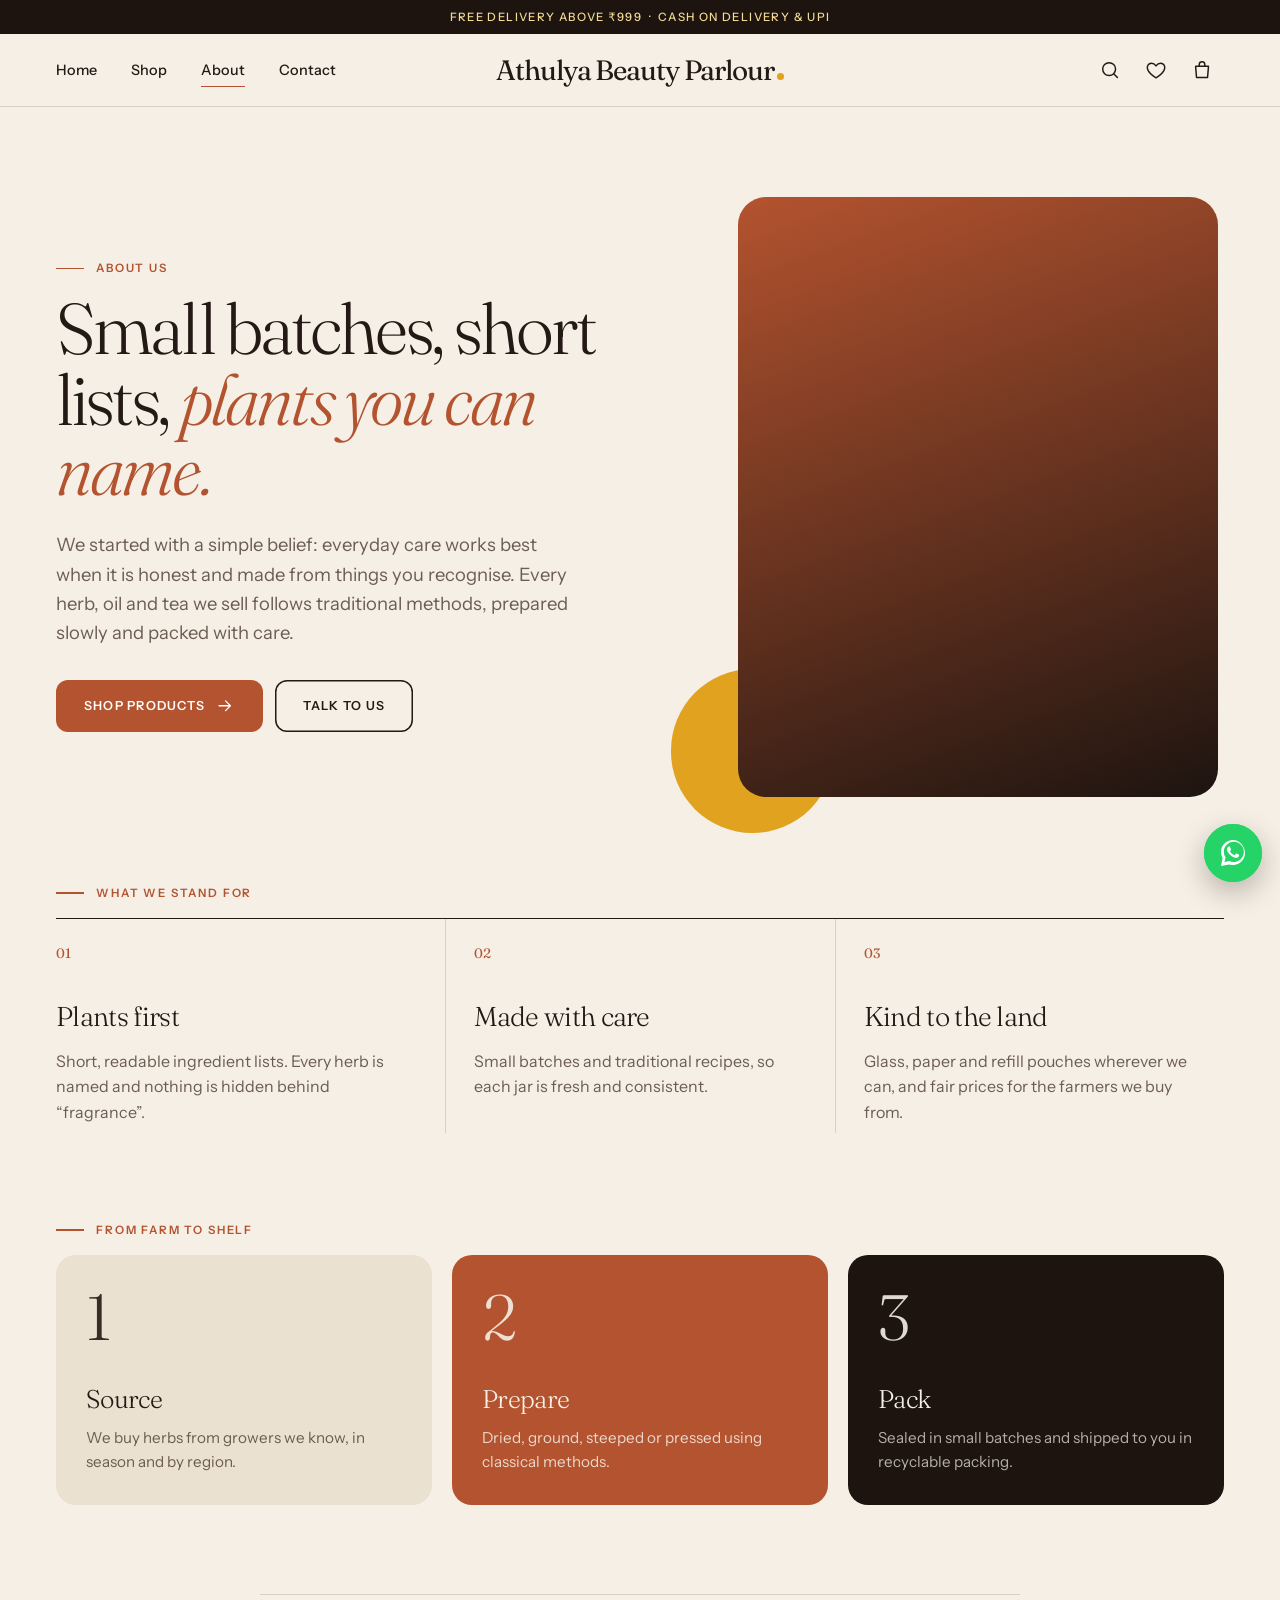
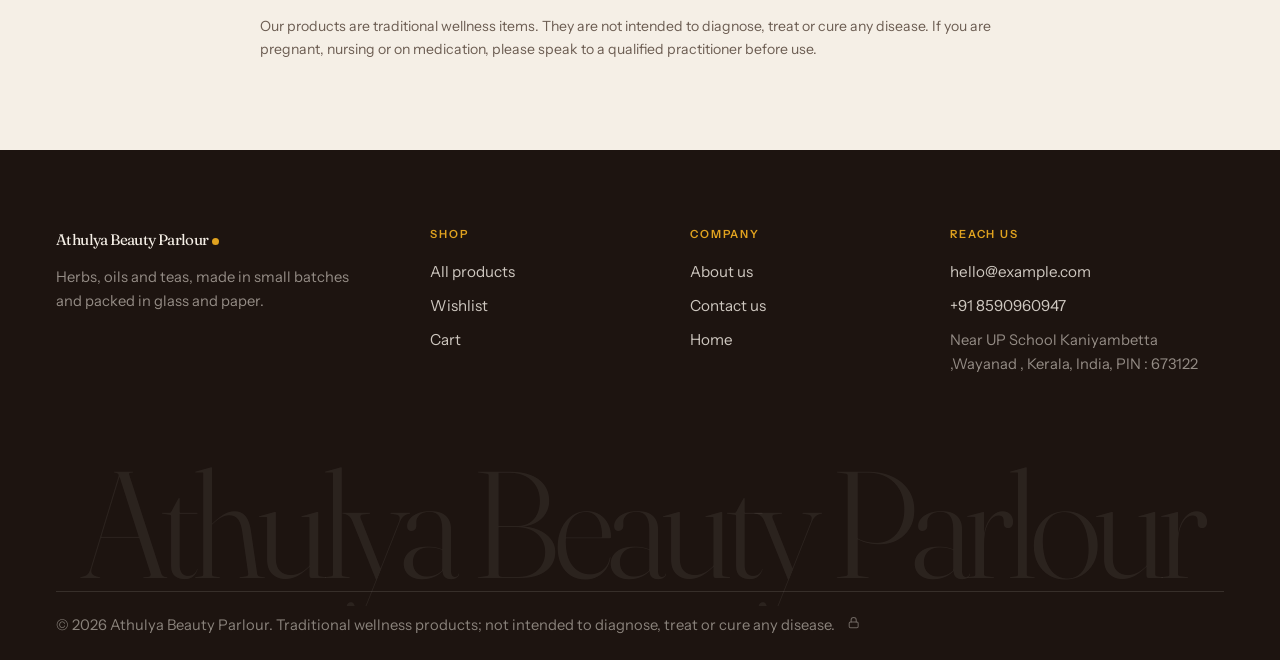
==== about.html @ aff62625 "Add files via upload" ====
<!DOCTYPE html>
<html lang="en"><head><meta charset="utf-8"><meta name="viewport" content="width=device-width,initial-scale=1,viewport-fit=cover">
<title>About | Marsuki</title>
<meta name="description" content="Small batches, short ingredient lists, plants you can name."><meta name="theme-color" content="#F5EFE6">
<link rel="preconnect" href="https://fonts.googleapis.com"><link rel="preconnect" href="https://fonts.gstatic.com" crossorigin>
<link href="https://fonts.googleapis.com/css2?family=Fraunces:ital,opsz,wght@0,9..144,300..500;1,9..144,300..500&family=Instrument+Sans:wght@400;500;600&display=swap" rel="stylesheet">
<link rel="stylesheet" href="style.css">
<script src="common.js" defer></script></head>
<body data-page="about">
<main>
<section class="wrap sec split"><div><p class="eyebrow">About us</p><h1>Small batches, short lists, <em>plants you can name.</em></h1>
<p class="lead">We started with a simple belief: everyday care works best when it is honest and made from things you recognise. Every herb, oil and tea we sell follows traditional methods, prepared slowly and packed with care.</p>
<div class="ctas"><a class="btn clay" href="index.html#shop">Shop products<i data-ic="arrow-right"></i></a><a class="btn ghost" href="contact.html">Talk to us</a></div></div>
<div class="photo" id="aboutImg" role="img" aria-label="Herbs and a mortar on a wooden table"></div></section>

<section class="wrap"><p class="eyebrow">What we stand for</p><div class="vals">
<div><h3>Plants first</h3><p>Short, readable ingredient lists. Every herb is named and nothing is hidden behind “fragrance”.</p></div>
<div><h3>Made with care</h3><p>Small batches and traditional recipes, so each jar is fresh and consistent.</p></div>
<div><h3>Kind to the land</h3><p>Glass, paper and refill pouches wherever we can, and fair prices for the farmers we buy from.</p></div></div></section>

<section class="wrap sec"><p class="eyebrow">From farm to shelf</p><div class="steps">
<div><h3>Source</h3><p>We buy herbs from growers we know, in season and by region.</p></div>
<div><h3>Prepare</h3><p>Dried, ground, steeped or pressed using classical methods.</p></div>
<div><h3>Pack</h3><p>Sealed in small batches and shipped to you in recyclable packing.</p></div></div></section>

<section class="wrap narrow"><p class="fine">Our products are traditional wellness items. They are not intended to diagnose, treat or cure any disease. If you are pregnant, nursing or on medication, please speak to a qualified practitioner before use.</p></section>
</main>
<script>addEventListener('DOMContentLoaded',()=>document.getElementById('aboutImg').style.setProperty('--img','url('+HERO2+')'))</script>
</body></html>
---- style.css ----
/* ============ Marsuki — clay & turmeric ============ */
:root{
  --bone:#F5EFE6;--oat:#EBE1D1;--sand:#DCCDB6;
  --ink:#241914;--kohl:#1D1410;
  --clay:#B4532F;--clay-d:#923E1F;
  --tur:#E0A21F;--tur-l:#F4DB93;
  --madder:#8E2F2F;--mute:#6C5D52;--line:rgba(36,25,20,.14);
  --df:'Fraunces',Georgia,serif;--bf:'Instrument Sans',system-ui,sans-serif;
  --r:20px;--pad:clamp(18px,4.5vw,56px);--hh:72px;
  --ease:cubic-bezier(.2,.8,.2,1)}
*{box-sizing:border-box;margin:0}
html{scroll-behavior:smooth;scroll-padding-top:96px}html.lock,html.lock body{overflow:hidden}
body{font:400 1rem/1.6 var(--bf);background:var(--bone);color:var(--ink);overflow-x:hidden;min-height:100vh;display:flex;flex-direction:column;-webkit-font-smoothing:antialiased}
main{flex:1}
h1,h2,h3,h4{font-family:var(--df);font-weight:300;letter-spacing:-.025em}
h1{font-size:clamp(2.8rem,7vw,5.8rem);line-height:.98;letter-spacing:-.04em}
h1 em,h2 em{font-style:italic;color:var(--clay);font-weight:300}
h2{font-size:clamp(2rem,4.4vw,3.4rem);line-height:1.02;max-width:18ch}
p{color:var(--mute)}a{color:inherit}
.sr{position:absolute;width:1px;height:1px;overflow:hidden;clip:rect(0 0 0 0)}
.wrap{width:min(1280px,100% - 2*var(--pad));margin-inline:auto}
.sec{padding-block:clamp(44px,7vw,104px)}.narrow{max-width:760px}
:focus-visible{outline:3px solid var(--tur);outline-offset:2px}[hidden]{display:none!important}
.i{width:1.2em;height:1.2em;flex:none;fill:none;stroke:currentColor;stroke-width:1.6;stroke-linecap:round;stroke-linejoin:round}
.eyebrow{display:flex;align-items:center;gap:12px;font:600 .72rem var(--bf);letter-spacing:.16em;text-transform:uppercase;color:var(--clay);margin-bottom:18px}
.eyebrow::before{content:"";width:28px;height:1.5px;background:currentColor}

/* ---- Top bar, header, navigation ---- */
.topbar{background:var(--kohl);color:var(--tur-l);text-align:center;font:500 .72rem var(--bf);letter-spacing:.12em;text-transform:uppercase;padding:10px var(--pad)}
.hdr{position:sticky;top:0;z-index:30;background:rgba(245,239,230,.88);backdrop-filter:saturate(1.4) blur(16px);-webkit-backdrop-filter:saturate(1.4) blur(16px);border-bottom:1px solid var(--line)}
.hdr-in{display:grid;grid-template-columns:1fr auto 1fr;align-items:center;min-height:var(--hh)}
.hl{display:flex;align-items:center}
.dnav{display:flex;gap:34px}
.dnav a{font:500 .9rem var(--bf);text-decoration:none;padding:8px 0;background:linear-gradient(var(--clay),var(--clay)) 0 100%/0 1.5px no-repeat;transition:background-size .3s var(--ease)}
.dnav a:hover,.dnav a[aria-current=page]{background-size:100% 1.5px}
.logo{display:inline-flex;align-items:baseline;font:400 1.75rem var(--df);letter-spacing:-.04em;text-decoration:none;color:var(--ink)}
.logo::after{content:"";width:7px;height:7px;border-radius:50%;background:var(--tur);margin-left:3px;flex:none}
.acts{justify-self:end;display:flex;gap:2px}
.ib{position:relative;width:44px;height:44px;border:0;border-radius:50%;background:none;cursor:pointer;display:grid;place-items:center;color:var(--ink);font-size:1.15rem;text-decoration:none;transition:background .2s}
.ib:hover,.ib[aria-expanded=true]{background:var(--oat)}
.ib b{position:absolute;top:3px;right:1px;min-width:18px;height:18px;border-radius:9px;background:var(--clay);color:#fff;font:600 .68rem/18px var(--bf);text-align:center;padding:0 4px}
.ib b:empty,.ib b[data-n="0"]{display:none}
.menu-btn{display:none;margin-left:-10px}
.sbar{border-top:1px solid var(--line);background:var(--bone);padding:14px 0}
.sbar form{display:flex;gap:14px;align-items:center}
.sbar input{flex:1;min-height:52px;border:0;border-bottom:1.5px solid var(--ink);background:none;font:300 1.5rem var(--df);letter-spacing:-.02em;color:var(--ink);padding:0 2px}
.sbar input::placeholder{color:var(--mute);opacity:.7}.sbar input:focus{outline:0;border-color:var(--clay)}
.scrim{position:fixed;inset:0;background:rgba(29,20,16,.5);z-index:90}
.mnav{position:fixed;inset:0;background:var(--kohl);color:var(--bone);z-index:100;display:flex;flex-direction:column;opacity:0;visibility:hidden;transform:translateY(-12px);transition:opacity .3s,transform .4s var(--ease),visibility 0s .4s;overflow-y:auto;overscroll-behavior:contain}
.mnav.open{opacity:1;visibility:visible;transform:none;transition:opacity .3s,transform .4s var(--ease)}
.mnav-h{display:flex;align-items:center;justify-content:space-between;padding:0 12px 0 var(--pad);min-height:var(--hh)}
.mnav .logo{color:var(--bone)}.mnav .ib{color:var(--bone)}.mnav .ib:hover{background:rgba(255,255,255,.1)}
.mnav a.ml{display:flex;align-items:baseline;gap:16px;padding:18px var(--pad);text-decoration:none;font:300 clamp(2.2rem,9vw,3rem) var(--df);letter-spacing:-.03em;border-top:1px solid rgba(245,239,230,.12)}
.mnav a.ml small{font:600 .7rem var(--bf);letter-spacing:.14em;color:var(--tur);min-width:22px}
.mnav a.ml .i{margin-left:auto;align-self:center;font-size:1.3rem;color:var(--tur)}
.mnav a.ml[aria-current=page]{color:var(--tur-l)}
.mnav-f{margin-top:auto;padding:28px var(--pad);font-size:.9rem;color:rgba(245,239,230,.6);border-top:1px solid rgba(245,239,230,.12)}.mnav-f p{color:inherit}

/* ---- Buttons ---- */
.btn{display:inline-flex;align-items:center;justify-content:center;gap:10px;min-height:52px;padding:0 28px;border-radius:12px;background:var(--ink);color:var(--bone);font:600 .78rem var(--bf);letter-spacing:.1em;text-transform:uppercase;text-decoration:none;border:0;cursor:pointer;transition:background .2s,color .2s,transform .15s}
.btn:hover{background:var(--clay)}.btn:active{transform:scale(.98)}.btn:disabled{opacity:.5;cursor:not-allowed}
.btn .i{font-size:1.3em}
.btn.ghost{background:transparent;color:var(--ink);box-shadow:inset 0 0 0 1.5px var(--ink)}.btn.ghost:hover{background:var(--ink);color:var(--bone)}
.btn.clay{background:var(--clay);color:#fff}.btn.clay:hover{background:var(--clay-d)}
.btn.tur{background:var(--tur);color:var(--kohl)}.btn.tur:hover{background:var(--tur-l)}
.btn.block{width:100%}.btn.sm{min-height:42px;padding:0 18px}

/* ---- Hero ---- */
.hero{display:grid;grid-template-columns:1.15fr .85fr;gap:clamp(32px,6vw,88px);align-items:center;padding-block:clamp(36px,6vw,88px) clamp(44px,6vw,88px)}
.hero h1{max-width:11ch}
.lead{font-size:1.15rem;max-width:44ch;margin:26px 0 32px}
.ctas{display:flex;flex-wrap:wrap;gap:12px}
.hfacts{display:flex;flex-wrap:wrap;gap:12px 32px;margin-top:36px;padding-top:24px;border-top:1px solid var(--line);font-size:.9rem;color:var(--mute)}
.hfacts span{display:inline-flex;gap:10px;align-items:center}.hfacts .i{color:var(--clay)}
.hvis{position:relative;aspect-ratio:4/5;width:100%;max-width:520px;margin-inline:auto}
.hvis::before{content:"";position:absolute;right:-8%;top:-5%;width:52%;aspect-ratio:1;border-radius:50%;background:var(--tur)}
.hbig{position:absolute;inset:0 0 0 14%;border-radius:28px;background-size:cover;background-position:center;background-image:var(--img),linear-gradient(160deg,var(--clay),var(--kohl))}
.hdisc{position:absolute;left:0;bottom:9%;width:40%;aspect-ratio:1;border-radius:50%;border:8px solid var(--bone);background-size:cover;background-position:center;background-image:var(--img),linear-gradient(160deg,var(--tur),var(--clay))}
.hchip{position:absolute;right:-3%;bottom:-3%;background:var(--bone);border-radius:14px;padding:14px 20px;box-shadow:0 18px 40px rgba(29,20,16,.18);font:600 .7rem var(--bf);letter-spacing:.12em;text-transform:uppercase;line-height:1.5}
.hchip b{display:block;font:400 1.15rem var(--df);letter-spacing:-.02em;text-transform:none;color:var(--clay)}

/* ---- Marquee ---- */
.mq{background:var(--clay);color:var(--bone);overflow:hidden;display:flex}
.mq-t{display:flex;flex:none;min-width:100%;animation:mq 42s linear infinite}
.mq span{font:300 italic clamp(1.5rem,3vw,2.4rem) var(--df);letter-spacing:-.02em;padding:20px 0 20px 52px;white-space:nowrap}
.mq span::after{content:"✦";font-style:normal;font-size:.5em;color:var(--tur-l);margin-left:52px;vertical-align:.35em}
@keyframes mq{to{transform:translateX(-100%)}}
.mq:hover .mq-t{animation-play-state:paused}

/* ---- Principles ---- */
.pr4{display:grid;grid-template-columns:repeat(4,1fr);border-top:1.5px solid var(--ink);counter-reset:p}
.pr4>div{padding:26px 28px 8px 0;counter-increment:p}
.pr4>div+div{padding-left:28px;border-left:1px solid var(--line)}
.pr4>div::before{content:"0" counter(p);font:400 .85rem var(--df);color:var(--clay);display:block;margin-bottom:34px}
.pr4 h3{font-size:1.45rem;line-height:1.15;margin-bottom:8px}.pr4 p{font-size:.95rem}

/* ---- Section head ---- */
.sechead{display:flex;justify-content:space-between;align-items:end;gap:20px;flex-wrap:wrap;margin-bottom:34px}
.sechead h2{margin:0}
.railnav{display:flex;gap:8px}.railnav .ib{width:48px;height:48px;box-shadow:inset 0 0 0 1.5px var(--ink)}.railnav .ib:hover{background:var(--ink);color:var(--bone)}

/* ---- Products ---- */
.filters{display:flex;gap:30px;overflow-x:auto;border-bottom:1px solid var(--line);scrollbar-width:none}.filters::-webkit-scrollbar{display:none}
.note{font:500 .85rem var(--bf);color:var(--mute);letter-spacing:.02em}
.products{display:grid;grid-template-columns:repeat(4,1fr);gap:44px 22px;margin-top:30px}
.rail{display:flex;gap:22px;overflow-x:auto;scroll-snap-type:x mandatory;padding-bottom:10px;scrollbar-width:none}.rail::-webkit-scrollbar{display:none}
.rail>*{flex:0 0 clamp(240px,24vw,310px);scroll-snap-align:start}
.chip{flex:none;min-height:44px;padding:0 18px;border-radius:10px;border:1px solid var(--line);background:transparent;font:500 .9rem var(--bf);color:var(--ink);cursor:pointer;transition:background .2s,color .2s}
.chip:hover{border-color:var(--ink)}.chip[aria-pressed=true]{background:var(--ink);color:var(--bone);border-color:var(--ink)}
.filters .chip{min-height:48px;padding:0;border:0;border-bottom:2px solid transparent;border-radius:0;margin-bottom:-1px;color:var(--mute);background:none}
.filters .chip:hover{color:var(--ink)}.filters .chip[aria-pressed=true]{color:var(--ink);border-color:var(--clay);background:none}
.filters .chip sup{font-size:.62rem;margin-left:4px;color:var(--clay);font-weight:600}
.card{display:flex;flex-direction:column}
.pimgw{position:relative}
.pimg{position:relative;aspect-ratio:4/5;border-radius:var(--r);overflow:hidden;background:var(--oat);cursor:pointer}
.pimg::before{content:"";position:absolute;inset:32%;border-radius:50%;background:var(--sand);opacity:.7}
.pimg img{position:absolute;inset:0;width:100%;height:100%;object-fit:cover;transition:transform .7s var(--ease)}.card:hover .pimg img{transform:scale(1.045)}.pimg img.bad{display:none}
.tag{position:absolute;left:12px;top:12px;background:var(--bone);color:var(--ink);font:600 .64rem var(--bf);letter-spacing:.12em;text-transform:uppercase;padding:6px 10px;border-radius:8px;pointer-events:none}
.wish{position:absolute;right:10px;top:10px;width:40px;height:40px;background:rgba(245,239,230,.92);backdrop-filter:blur(6px)}
.wish:hover{background:var(--bone)}.wish[aria-pressed=true]{color:var(--clay)}.wish[aria-pressed=true] .i{fill:currentColor}
.cbody{padding:16px 2px 0;display:grid;gap:5px}
.cat-l{font:600 .66rem var(--bf);letter-spacing:.14em;text-transform:uppercase;color:var(--mute)}
.card h3{font:400 1.3rem/1.15 var(--df);letter-spacing:-.02em;cursor:pointer}.card h3:hover{color:var(--clay)}
.prow{display:flex;align-items:center;justify-content:space-between;gap:10px;margin-top:8px}
.price{font:500 1.02rem var(--bf);display:flex;align-items:baseline;flex-wrap:wrap;gap:2px 8px}
.price s{font-weight:400;font-size:.85rem;color:var(--mute)}.price small{font:600 .72rem var(--bf);color:var(--madder);letter-spacing:.04em}
.addb{flex:none;width:46px;height:46px;border-radius:50%;background:var(--ink);color:var(--bone);border:0;display:grid;place-items:center;cursor:pointer;font-size:1.1rem;transition:background .2s,transform .2s var(--ease)}
.addb:hover{background:var(--clay);transform:rotate(90deg)}
.empty{grid-column:1/-1;text-align:center;padding:56px 20px;border:1px dashed var(--sand);border-radius:var(--r)}
.empty h3{font-size:1.7rem;margin-bottom:6px}.empty p{margin-bottom:20px}
.skel{height:420px;border-radius:var(--r);background:linear-gradient(100deg,var(--oat) 30%,var(--bone) 50%,var(--oat) 70%) 0 0/300% 100%;animation:sk 1.4s linear infinite}@keyframes sk{to{background-position:-300% 0}}
.rail .skel{flex:0 0 clamp(240px,24vw,310px)}

/* ---- Starter set panel ---- */
.duo{position:relative;overflow:hidden;background:var(--kohl);color:var(--bone);border-radius:32px;padding:clamp(32px,6vw,80px);display:grid;grid-template-columns:1.1fr .9fr;gap:clamp(28px,5vw,72px);align-items:center}
.duo::before{content:"";position:absolute;right:-110px;top:-150px;width:400px;aspect-ratio:1;border-radius:50%;background:var(--tur);opacity:.95}
.duo>*{position:relative}
.duo .eyebrow{color:var(--tur)}.duo h2{color:var(--bone);max-width:12ch}.duo h2 em{color:var(--tur)}.duo p{color:rgba(245,239,230,.7);margin:20px 0 30px;max-width:40ch}
.duo ol{list-style:none;counter-reset:d;background:rgba(29,20,16,.55);border-radius:20px;padding:8px 26px;backdrop-filter:blur(6px)}
.duo li{counter-increment:d;display:flex;align-items:baseline;gap:18px;padding:22px 0;border-bottom:1px solid rgba(245,239,230,.14)}.duo li:last-child{border:0}
.duo li::before{content:"0" counter(d);font:600 .72rem var(--bf);letter-spacing:.12em;color:var(--tur)}
.duo li b{font:300 1.6rem var(--df);letter-spacing:-.02em}.duo li small{margin-left:auto;font:600 .66rem var(--bf);letter-spacing:.14em;text-transform:uppercase;color:rgba(245,239,230,.55)}

/* ---- Cart / checkout / wishlist ---- */
.ptitle{padding-block:clamp(36px,6vw,80px) 0}
.ptitle h1{font-size:clamp(2.6rem,6vw,4.8rem);max-width:none}.ptitle p{margin-top:14px;font-size:1.05rem}
.cartgrid{display:grid;grid-template-columns:1fr 400px;gap:clamp(28px,5vw,72px);align-items:start}
.lines{border-top:1.5px solid var(--ink)}
.line{display:grid;grid-template-columns:104px 1fr auto;gap:20px;align-items:center;padding:22px 0;border-bottom:1px solid var(--line)}
.line .pimg{aspect-ratio:1;border-radius:14px}
.line h3{font:400 1.3rem/1.2 var(--df);letter-spacing:-.02em}.line .sub{font:400 1.25rem var(--df);text-align:right;letter-spacing:-.01em}
.qty{display:inline-flex;align-items:center;margin-top:10px;border:1px solid var(--line);border-radius:10px}
.qty button{width:40px;height:40px;border:0;background:none;cursor:pointer;font-size:1.1rem;color:var(--ink);border-radius:10px}.qty button:hover{background:var(--oat)}
.qty span{min-width:30px;text-align:center;font-weight:600}
.rm{background:none;border:0;color:var(--mute);cursor:pointer;font:500 .82rem var(--bf);margin-left:14px;padding:8px;text-decoration:underline;text-underline-offset:3px}.rm:hover{color:var(--madder)}
.sum{background:var(--oat);border-radius:24px;padding:30px;position:sticky;top:calc(var(--hh) + 24px)}
.sum h2{font-size:1.9rem;margin-bottom:18px}
.sum .r{display:flex;justify-content:space-between;gap:14px;padding:8px 0;color:var(--mute)}
.sum .r.t{border-top:1px solid var(--line);margin-top:10px;padding-top:18px;font:400 1.7rem var(--df);letter-spacing:-.02em;color:var(--ink)}
.sum .tip{font-size:.85rem;background:var(--tur-l);color:#5b4410;border-radius:10px;padding:10px 14px;margin:10px 0 16px}

/* ---- About / contact ---- */
.split{display:grid;grid-template-columns:1.1fr .9fr;gap:clamp(32px,6vw,88px);align-items:center}
.split h1{font-size:clamp(2.6rem,5.6vw,4.8rem);max-width:13ch}
.photo{position:relative;aspect-ratio:4/5;max-width:480px;width:100%;margin-inline:auto;border-radius:28px;background-size:cover;background-position:center;background-image:var(--img),linear-gradient(160deg,var(--clay),var(--kohl))}
.photo::after{content:"";position:absolute;left:-14%;bottom:-6%;width:34%;aspect-ratio:1;border-radius:50%;background:var(--tur);z-index:-1}
.vals{display:grid;grid-template-columns:repeat(3,1fr);border-top:1.5px solid var(--ink);counter-reset:v}
.vals>div{padding:26px 28px 8px 0;counter-increment:v}.vals>div+div{padding-left:28px;border-left:1px solid var(--line)}
.vals>div::before{content:"0" counter(v);font:400 .85rem var(--df);color:var(--clay);display:block;margin-bottom:34px}
.vals h3{font-size:1.7rem;margin-bottom:10px}
.steps{display:grid;grid-template-columns:repeat(3,1fr);gap:20px;counter-reset:s}
.steps>div{background:var(--oat);border-radius:var(--r);padding:30px;counter-increment:s;min-height:240px;display:flex;flex-direction:column}
.steps>div:nth-child(2){background:var(--clay);color:var(--bone)}.steps>div:nth-child(2) p{color:rgba(245,239,230,.85)}
.steps>div:nth-child(3){background:var(--kohl);color:var(--bone)}.steps>div:nth-child(3) p{color:rgba(245,239,230,.7)}
.steps>div::before{content:counter(s);font:300 4rem/1 var(--df);letter-spacing:-.05em;margin-bottom:auto;opacity:.9}
.steps h3{font-size:1.6rem;margin:30px 0 6px}.steps p{font-size:.95rem}
.fine{font-size:.88rem;border-top:1px solid var(--line);padding-top:20px}
.cgrid{display:grid;grid-template-columns:.85fr 1.15fr;gap:clamp(28px,5vw,72px);align-items:start}
.info{background:var(--kohl);color:var(--bone);border-radius:28px;padding:clamp(26px,4vw,44px);position:relative;overflow:hidden}
.info::after{content:"";position:absolute;right:-70px;top:-70px;width:200px;aspect-ratio:1;border-radius:50%;background:var(--tur)}
.info>*{position:relative;z-index:1}
.info h2{font-size:2rem;color:var(--bone)}.info p{color:rgba(245,239,230,.65)}
.info a{display:flex;gap:16px;align-items:center;padding:18px 0;text-decoration:none;border-bottom:1px solid rgba(245,239,230,.14)}.info a:last-of-type{border:0;padding-bottom:0}
.info a .i{width:44px;height:44px;padding:12px;border-radius:50%;background:rgba(245,239,230,.1);color:var(--tur)}
.info a:hover span{color:var(--tur-l)}
.form{display:grid;gap:20px}.form .two{display:grid;grid-template-columns:1fr 1fr;gap:20px}
.form h2{font-size:1.9rem;max-width:none}
.form label{font:600 .72rem var(--bf);letter-spacing:.12em;text-transform:uppercase;color:var(--mute);display:grid;gap:8px}
.form input,.form textarea{border:0;border-bottom:1.5px solid var(--sand);border-radius:0;padding:10px 0;font:400 1.05rem var(--bf);letter-spacing:0;text-transform:none;color:var(--ink);background:none;min-height:50px;transition:border-color .2s}
.form textarea{min-height:130px;resize:vertical}
.form input:focus,.form textarea:focus{outline:0;border-color:var(--clay)}
.fmsg{min-height:1.4em;font-size:.92rem}.fmsg.err{color:var(--madder)}.fmsg.ok{color:var(--clay-d)}
.opts{border:0;display:grid;gap:12px;padding:0}.opts legend{font:600 .72rem var(--bf);letter-spacing:.12em;text-transform:uppercase;color:var(--mute);margin-bottom:10px}
.form .opt{display:flex;flex-direction:row;gap:14px;align-items:flex-start;border:1.5px solid var(--sand);border-radius:14px;padding:16px 18px;cursor:pointer;transition:border-color .2s,background .2s;text-transform:none;letter-spacing:0;font:400 1rem var(--bf);color:var(--ink)}
.form .opt:has(input:checked){border-color:var(--clay);background:rgba(180,83,47,.06)}
.form .opt input{min-height:0;width:18px;height:18px;margin-top:3px;accent-color:var(--clay);border:0;padding:0}
.opt b{display:block;font-weight:600}.opt small{color:var(--mute);font-size:.86rem}
#coSum h2{font-size:1.9rem}code{background:var(--oat);padding:1px 6px;border-radius:6px;font-size:.9em}
.done{background:var(--oat);border-radius:28px;padding:clamp(28px,5vw,56px)}
.done .ck{width:56px;height:56px;border-radius:50%;background:var(--clay);color:#fff;display:grid;place-items:center;font-size:1.6rem;margin-bottom:18px}
.done h2{font-size:2.4rem;margin-bottom:10px}

/* ---- Footer ---- */
.foot{background:var(--kohl);color:rgba(245,239,230,.7);padding-top:clamp(44px,6vw,80px);margin-top:clamp(44px,7vw,104px);overflow:hidden}
.fgrid{display:grid;grid-template-columns:1.5fr 1fr 1fr 1.2fr;gap:32px}
.foot p{color:rgba(245,239,230,.55);font-size:.92rem;max-width:30ch;margin-top:14px}
.foot h4{font:600 .7rem var(--bf);letter-spacing:.16em;text-transform:uppercase;color:var(--tur);margin-bottom:14px}
.foot a{display:block;text-decoration:none;padding:5px 0;color:rgba(245,239,230,.82);font-size:.95rem}.foot a:hover{color:var(--tur-l)}
.foot .logo{color:var(--bone);display:inline-flex;padding:0}
.fbig{font:300 8vw/1 var(--df);letter-spacing:-.05em;color:rgba(245,239,230,.07);white-space:nowrap;margin-top:clamp(36px,6vw,72px);margin-bottom:-.1em;padding-inline:var(--pad);text-align:center;user-select:none}
.fbig span{display:inline-block}

/* ---- Floating WhatsApp button ---- */
.wa-float{position:fixed;right:max(18px,env(safe-area-inset-right));bottom:max(18px,env(safe-area-inset-bottom));z-index:80;width:58px;height:58px;border-radius:50%;background:#25D366;color:#fff;display:grid;place-items:center;box-shadow:0 10px 28px rgba(29,20,16,.28);transition:transform .2s var(--ease),box-shadow .2s}
.wa-float svg{width:32px;height:32px}
.wa-float:hover{transform:scale(1.08);box-shadow:0 14px 34px rgba(29,20,16,.34)}
.wa-float::after{content:"";position:absolute;inset:0;border-radius:50%;border:2px solid #25D366;animation:waPulse 2.4s ease-out infinite}
@keyframes waPulse{from{transform:scale(1);opacity:.7}to{transform:scale(1.55);opacity:0}}
html.lock .wa-float{display:none}
@media(max-width:520px){.wa-float{width:54px;height:54px}}
.copy{padding-block:22px;border-top:1px solid rgba(245,239,230,.12);font-size:.78rem;color:rgba(245,239,230,.5);position:relative}
.copy .adm{display:inline-block;padding:0 0 0 8px;opacity:.45;font-size:.8rem}.copy .adm:hover{opacity:1}

/* ---- Product sheet (quick view) ---- */
.modal{position:fixed;inset:0;z-index:110;display:flex;justify-content:flex-end;background:rgba(29,20,16,.55);backdrop-filter:blur(3px);animation:fade .2s}@keyframes fade{from{opacity:0}}
.mbox{position:relative;background:var(--bone);width:min(560px,100%);height:100%;display:flex;flex-direction:column;overflow-y:auto;overscroll-behavior:contain;animation:slide .4s var(--ease);transition:transform .25s}
@keyframes slide{from{transform:translateX(48px);opacity:0}}@keyframes sheet{from{transform:translateY(100%)}}
.xw{position:sticky;top:0;height:0;z-index:6}
.mbox .x{position:absolute;right:14px;top:14px;background:var(--bone);box-shadow:0 2px 12px rgba(29,20,16,.18)}
.grab{display:none}
.mgal{flex:none;background:var(--oat)}
.mmain{position:relative;aspect-ratio:1;max-height:50vh;width:100%;display:grid;place-items:center;overflow:hidden}
.mmain::before{content:"";position:absolute;width:34%;aspect-ratio:1;border-radius:50%;background:var(--sand);opacity:.7}
.mmain img{position:absolute;inset:0;width:100%;height:100%;object-fit:cover;z-index:1}.mmain img.bad{display:none}
.mbadge{position:absolute;left:16px;top:16px;z-index:2;background:var(--madder);color:#fff;font:600 .66rem var(--bf);letter-spacing:.12em;text-transform:uppercase;padding:6px 11px;border-radius:8px}
.mwish{position:absolute;right:14px;bottom:14px;z-index:2;background:var(--bone);box-shadow:0 2px 12px rgba(29,20,16,.18)}.mwish[aria-pressed=true]{color:var(--clay)}.mwish[aria-pressed=true] .i{fill:currentColor}
.thumbs{display:flex;gap:8px;padding:12px 20px;overflow-x:auto;background:var(--bone);border-bottom:1px solid var(--line)}
.th{flex:none;width:60px;height:60px;border-radius:10px;border:2px solid transparent;padding:0;overflow:hidden;cursor:pointer;background:var(--oat);opacity:.65;transition:opacity .2s}.th img{width:100%;height:100%;object-fit:cover}.th img.bad{display:none}.th[aria-pressed=true]{border-color:var(--clay);opacity:1}
.minfo{flex:1;display:flex;flex-direction:column}.mscroll{flex:1;padding:28px 28px 20px}
.mcat{font:600 .68rem var(--bf);letter-spacing:.16em;text-transform:uppercase;color:var(--clay)}
.mbox h2{font:300 clamp(2rem,4vw,2.6rem)/1.05 var(--df);letter-spacing:-.03em;margin:10px 0 14px;max-width:none}
.mprice{display:flex;align-items:baseline;gap:12px;flex-wrap:wrap;margin-bottom:20px;padding-bottom:20px;border-bottom:1px solid var(--line)}
.mprice b{font:400 1.7rem var(--df);letter-spacing:-.02em}.mprice s{color:var(--mute)}.mprice small{background:rgba(142,47,47,.1);color:var(--madder);font:600 .72rem var(--bf);letter-spacing:.04em;padding:3px 10px;border-radius:6px}
.mdesc{position:relative;font-size:.98rem}.mdesc p{color:var(--ink);margin-bottom:10px}.mdesc .lede{font-size:1.08rem;color:var(--ink)}
.mfeat{list-style:none;padding:0;display:grid;gap:0;margin:16px 0 0}
.mfeat li{display:flex;gap:14px;padding:13px 0;border-top:1px solid var(--line);line-height:1.45}
.mfeat li::before{content:"";flex:none;width:7px;height:7px;border-radius:50%;background:var(--tur);margin-top:.55em}
.mfeat b{display:block;font-weight:600}.mfeat span{color:var(--mute);font-size:.93rem}
.mdesc.clip{max-height:10em;overflow:hidden}.mdesc.clip::after{content:"";position:absolute;inset:auto 0 0 0;height:5em;background:linear-gradient(rgba(245,239,230,0),var(--bone))}
.more{background:none;border:0;color:var(--clay);font:600 .8rem var(--bf);letter-spacing:.1em;text-transform:uppercase;cursor:pointer;padding:8px 0;min-height:44px;display:inline-flex;align-items:center;gap:6px}.more .i{transition:transform .2s}.more.open .i{transform:rotate(180deg)}
.mlabel{font:600 .7rem var(--bf);letter-spacing:.14em;text-transform:uppercase;color:var(--mute);margin:20px 0 10px}
.sizes{display:flex;flex-wrap:wrap;gap:8px}
.mperks{display:grid;gap:0;margin-top:24px;border-top:1px solid var(--line)}
.mperks div{display:flex;align-items:center;gap:14px;padding:14px 0;border-bottom:1px solid var(--line);font-size:.92rem;color:var(--mute)}.mperks .i{color:var(--clay);font-size:1.3rem}
.mask{display:flex;align-items:center;gap:10px;margin-top:18px;min-height:44px;font-weight:600;font-size:.9rem;color:var(--clay);text-decoration:none}.mask:hover{text-decoration:underline;text-underline-offset:4px}
.mfoot{position:sticky;bottom:0;display:flex;gap:12px;align-items:center;padding:14px 28px calc(14px + env(safe-area-inset-bottom));background:var(--bone);border-top:1px solid var(--line);box-shadow:0 -12px 30px rgba(29,20,16,.08)}
.mfoot .qty{margin:0}.mfoot .btn{flex:1;min-height:54px}
html.lock .toast{bottom:104px}
@media(max-width:720px){
  .modal{align-items:flex-end}
  .mbox{width:100%;height:auto;max-height:94vh;max-height:94dvh;border-radius:26px 26px 0 0;animation:sheet .35s var(--ease)}
  .xw{top:0}.mbox .x{top:12px;right:12px}
  .grab{display:block;position:absolute;top:0;left:0;right:0;height:30px;z-index:5;touch-action:none}.grab span{display:block;width:44px;height:5px;border-radius:9px;background:rgba(245,239,230,.85);margin:10px auto;box-shadow:0 1px 4px rgba(0,0,0,.25)}
  .mmain{max-height:48vh}.mscroll{padding:22px 20px 12px}.mfoot{padding-inline:20px}
}
.toast{position:fixed;left:50%;bottom:24px;transform:translate(-50%,140px);background:var(--ink);color:var(--bone);padding:14px 24px;border-radius:12px;z-index:120;transition:transform .35s var(--ease);max-width:90%;text-align:center;font-size:.92rem;box-shadow:0 14px 40px rgba(29,20,16,.3)}.toast.show{transform:translate(-50%,0)}

/* ---- Responsive ---- */
@media(max-width:1100px){.products{grid-template-columns:repeat(3,1fr)}.cartgrid{grid-template-columns:1fr 340px}}
@media(max-width:860px){
  .menu-btn{display:grid}.dnav{display:none}.hdr-in{min-height:64px}.logo{font-size:1.55rem}
  .hero,.split,.cgrid,.cartgrid,.duo{grid-template-columns:1fr}
  .hero{gap:48px}.hvis{max-width:420px}.hero h1{max-width:12ch}
  .products{grid-template-columns:repeat(2,1fr);gap:36px 14px}
  .rail{margin-inline:calc(-1*var(--pad));padding-inline:var(--pad);scroll-padding-inline:var(--pad)}.rail>*{flex-basis:62vw}
  .pr4{grid-template-columns:1fr 1fr}.pr4>div:nth-child(3){padding-left:0;border-left:0}.pr4>div:nth-child(n+3){border-top:1px solid var(--line);margin-top:16px}
  .vals,.steps{grid-template-columns:1fr}.vals>div+div{padding-left:0;border-left:0;border-top:1px solid var(--line);margin-top:16px}.steps>div{min-height:0}
  .fgrid{grid-template-columns:1fr 1fr}.sum{position:static}.photo{max-width:380px;margin-top:20px}.photo::after{display:none}
  .railnav{display:none}
}
@media(max-width:520px){
  .card h3{font-size:1.1rem}.addb{width:42px;height:42px}.prow{margin-top:4px}
  .line{grid-template-columns:76px 1fr;gap:14px}.line .sub{grid-column:2;text-align:left}
  .form .two{grid-template-columns:1fr}.fgrid{grid-template-columns:1fr}
  .topbar{font-size:.66rem;letter-spacing:.08em}.hchip{right:0}
  .mfoot{gap:10px}.btn{padding:0 20px}
}
/* ---- Mobile polish ---- */
.foot a,.foot p,.mnav-f p{overflow-wrap:anywhere}
.foot .copy{max-width:none;margin-top:0;width:min(1280px,100% - 2*var(--pad));padding-right:64px;color:rgba(245,239,230,.5)}
.fbig{max-width:100%;overflow:hidden;padding-bottom:.04em}
.sbar input{min-width:0}
@media(max-width:1100px){.dnav{gap:22px}}
@media(max-width:960px){
  .menu-btn{display:grid}.dnav{display:none}
  .hdr-in{grid-template-columns:44px minmax(0,1fr) auto;gap:6px;min-height:64px}
  .logo{display:block;justify-self:center;text-align:center;font-size:1.3rem;line-height:1.05;letter-spacing:-.03em}
  .logo::after{display:inline-block;vertical-align:baseline}
}
@media(max-width:520px){
  .topbar{padding:8px 14px;line-height:1.4}
  .hdr-in{grid-template-columns:40px minmax(0,1fr) auto;gap:4px}
  .logo{font-size:1.02rem}.logo::after{width:5px;height:5px}
  .ib{width:40px;height:40px}.ib b{top:1px;right:-1px}.menu-btn{margin-left:-8px}
  .sbar form{gap:10px}.sbar input{font-size:1.15rem;min-height:46px}.sbar .btn{padding:0 16px;min-height:46px}
  h2{font-size:clamp(1.8rem,8vw,2.2rem)}
  .hero{padding-top:24px}.lead{font-size:1.05rem;margin:20px 0 26px}
  .ctas .btn{flex:1 1 100%}
  .hfacts{gap:10px 22px;font-size:.85rem}
  .pr4{grid-template-columns:1fr}.pr4>div,.pr4>div+div{padding:20px 0 6px;border-left:0}.pr4>div+div{border-top:1px solid var(--line)}.pr4>div:nth-child(n+3){margin-top:0}.pr4>div::before{margin-bottom:14px}
  .products{gap:30px 12px}.card h3{font-size:1.05rem}.price{font-size:.92rem}.price small{font-size:.66rem}
  .tag{left:8px;top:8px;font-size:.58rem;padding:5px 8px}.wish{width:36px;height:36px;right:8px;top:8px}
  .duo{border-radius:24px;padding:28px 22px}.duo ol{padding:4px 18px}.duo li{padding:16px 0}.duo li b{font-size:1.3rem}
  .sechead{margin-bottom:22px}
  .sum{padding:22px;border-radius:20px}.line .sub{font-size:1.1rem}
  .mfoot .btn{padding:0 12px;letter-spacing:.05em;font-size:.72rem;gap:6px}.mfoot .btn .i{display:none}
  .mscroll{padding:20px 18px 10px}.mfoot{padding-inline:16px}
  .info,.done{border-radius:22px}
  .photo{max-width:100%}
  .toast{bottom:90px}
  .wa-float{right:14px;bottom:14px}
  .foot{padding-top:40px}.fgrid{gap:26px}
}
@media(max-width:360px){.logo{font-size:.92rem}.ib{width:38px;height:38px}.products{gap:26px 10px}}
@media(prefers-reduced-motion:reduce){*{animation:none!important;transition:none!important;scroll-behavior:auto!important}}
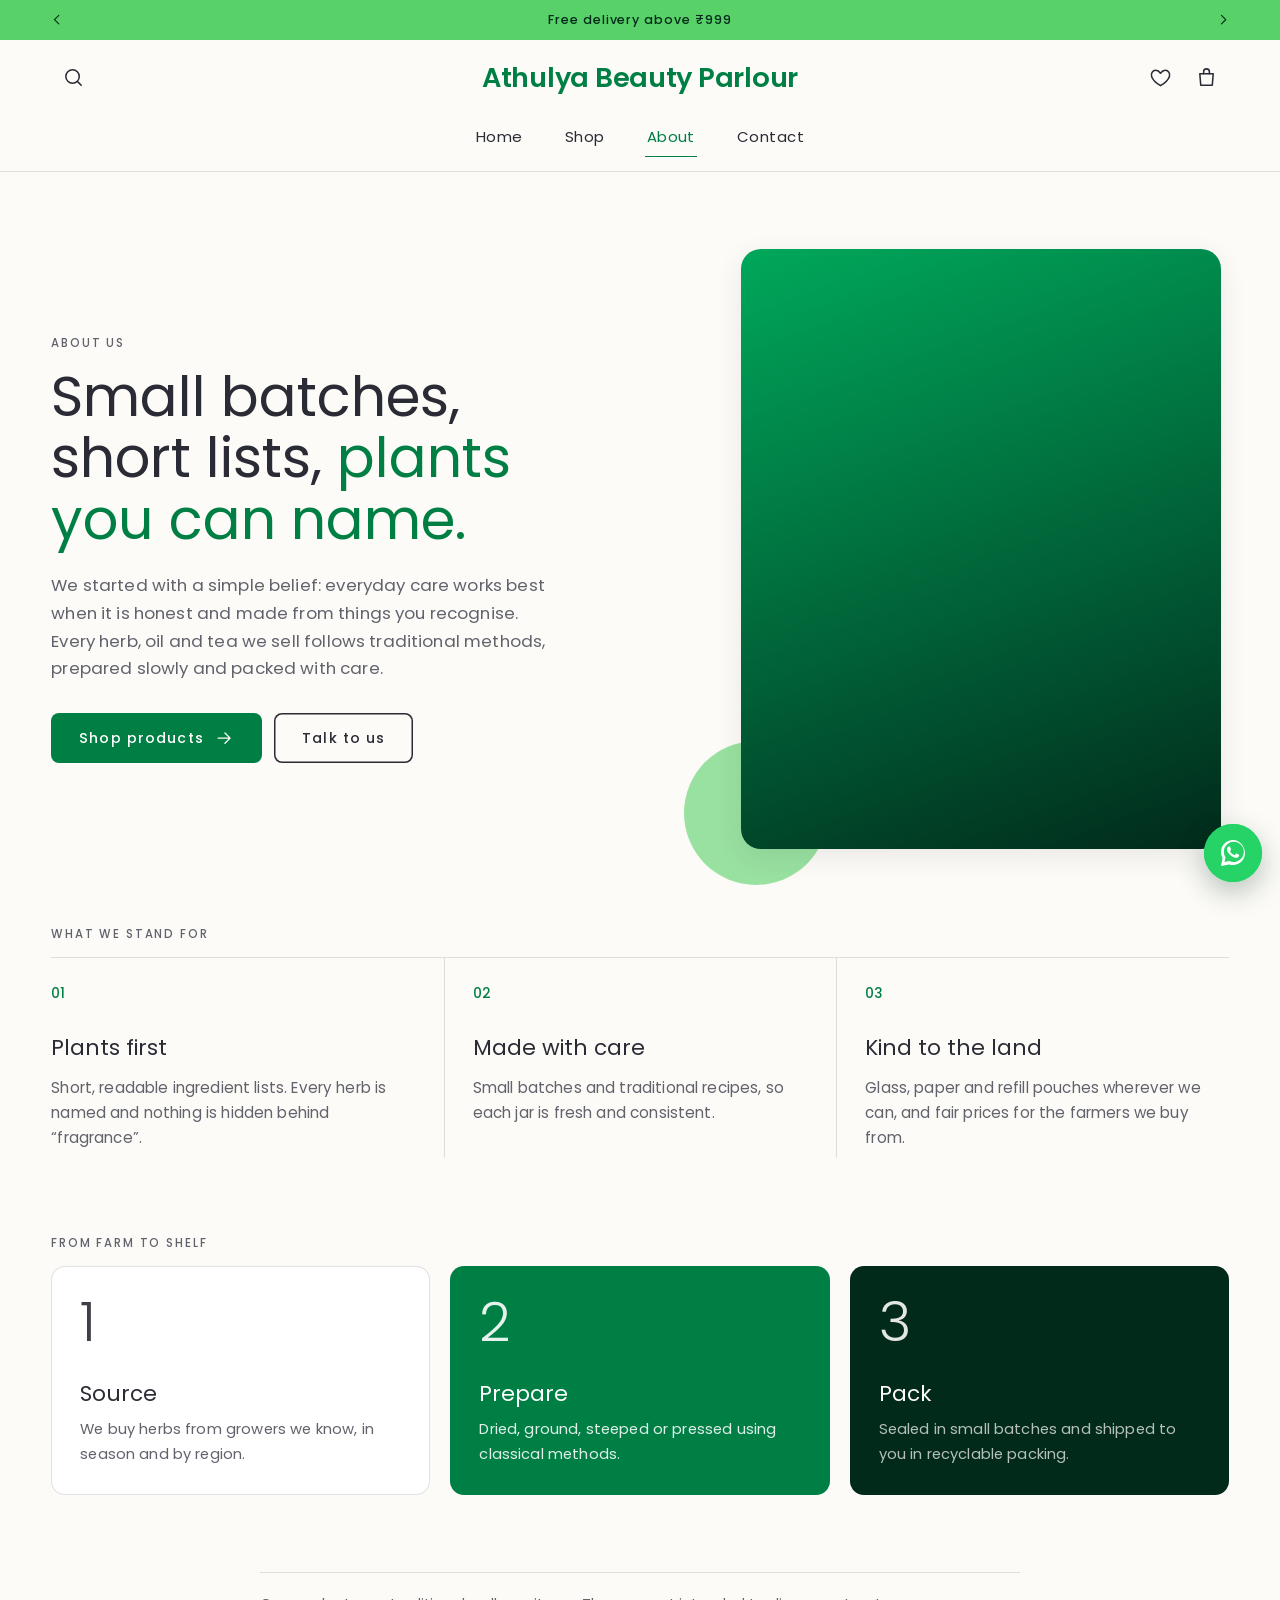
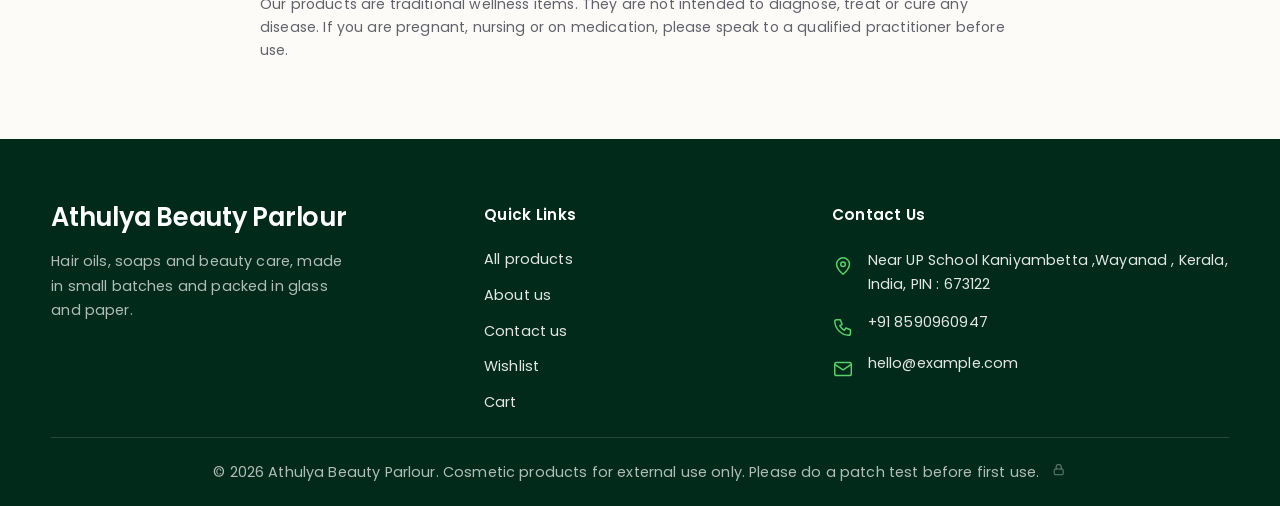
==== commit 3b768de0: "Add files via upload" ====
--- a/about.html
+++ b/about.html
@@ -1,9 +1,9 @@
 <!DOCTYPE html>
 <html lang="en"><head><meta charset="utf-8"><meta name="viewport" content="width=device-width,initial-scale=1,viewport-fit=cover">
 <title>About | Marsuki</title>
-<meta name="description" content="Small batches, short ingredient lists, plants you can name."><meta name="theme-color" content="#F5EFE6">
+<meta name="description" content="Small batches, short ingredient lists, plants you can name."><meta name="theme-color" content="#fcfbf7">
 <link rel="preconnect" href="https://fonts.googleapis.com"><link rel="preconnect" href="https://fonts.gstatic.com" crossorigin>
-<link href="https://fonts.googleapis.com/css2?family=Fraunces:ital,opsz,wght@0,9..144,300..500;1,9..144,300..500&family=Instrument+Sans:wght@400;500;600&display=swap" rel="stylesheet">
+<link href="https://fonts.googleapis.com/css2?family=Poppins:wght@300;400;500;600&display=swap" rel="stylesheet">
 <link rel="stylesheet" href="style.css">
 <script src="common.js" defer></script></head>
 <body data-page="about">
--- a/style.css
+++ b/style.css
@@ -1,325 +1,320 @@
-/* ============ Marsuki — clay & turmeric ============ */
+/* ============ Store theme — soft cream, fresh green ============ */
 :root{
-  --bone:#F5EFE6;--oat:#EBE1D1;--sand:#DCCDB6;
-  --ink:#241914;--kohl:#1D1410;
-  --clay:#B4532F;--clay-d:#923E1F;
-  --tur:#E0A21F;--tur-l:#F4DB93;
-  --madder:#8E2F2F;--mute:#6C5D52;--line:rgba(36,25,20,.14);
-  --df:'Fraunces',Georgia,serif;--bf:'Instrument Sans',system-ui,sans-serif;
-  --r:20px;--pad:clamp(18px,4.5vw,56px);--hh:72px;
+  --bone:#fcfbf7;--oat:#f4f1ea;--sand:#e2dccf;--card:#fff;
+  --ink:#2b2b36;--mute:#62626d;--line:rgba(43,43,54,.14);
+  --kohl:#012a1b;                      /* deep green: footer, dark panels */
+  --green:#007f45;--green-d:#00693a;   /* buttons & links (AA contrast on white) */
+  --leaf:#00a85b;                      /* bright green: icons, accents */
+  --mint:#58d168;                      /* announcement bar */
+  --pill:#f2ebe1;                      /* unselected option pill */
+  --clay:var(--green);--clay-d:var(--green-d);   /* legacy names used by other pages */
+  --tur:#f2b01e;--tur-l:#fbe9b0;
+  --red:#ca1413;--madder:var(--red);
+  --df:'Poppins',system-ui,sans-serif;--bf:'Poppins',system-ui,sans-serif;
+  --r:14px;--pad:clamp(16px,4vw,52px);--hh:76px;
+  --shadow:0 8px 28px rgba(43,43,54,.09);
   --ease:cubic-bezier(.2,.8,.2,1)}
 *{box-sizing:border-box;margin:0}
-html{scroll-behavior:smooth;scroll-padding-top:96px}html.lock,html.lock body{overflow:hidden}
-body{font:400 1rem/1.6 var(--bf);background:var(--bone);color:var(--ink);overflow-x:hidden;min-height:100vh;display:flex;flex-direction:column;-webkit-font-smoothing:antialiased}
+html{scroll-behavior:smooth;scroll-padding-top:24px}html.lock,html.lock body{overflow:hidden}
+html,body{max-width:100%}
+body{font:400 .95rem/1.65 var(--bf);letter-spacing:.01em;background:var(--bone);color:var(--ink);overflow-x:hidden;min-height:100vh;display:flex;flex-direction:column;-webkit-font-smoothing:antialiased}
 main{flex:1}
-h1,h2,h3,h4{font-family:var(--df);font-weight:300;letter-spacing:-.025em}
-h1{font-size:clamp(2.8rem,7vw,5.8rem);line-height:.98;letter-spacing:-.04em}
-h1 em,h2 em{font-style:italic;color:var(--clay);font-weight:300}
-h2{font-size:clamp(2rem,4.4vw,3.4rem);line-height:1.02;max-width:18ch}
+h1,h2,h3,h4{font-family:var(--df);font-weight:400;letter-spacing:0}
+h1{font-size:clamp(2.1rem,4.8vw,3.7rem);line-height:1.1}
+h1 em,h2 em{font-style:normal;color:var(--green)}
+h2{font-size:clamp(1.55rem,3vw,2.1rem);line-height:1.2}
 p{color:var(--mute)}a{color:inherit}
 .sr{position:absolute;width:1px;height:1px;overflow:hidden;clip:rect(0 0 0 0)}
 .wrap{width:min(1280px,100% - 2*var(--pad));margin-inline:auto}
-.sec{padding-block:clamp(44px,7vw,104px)}.narrow{max-width:760px}
-:focus-visible{outline:3px solid var(--tur);outline-offset:2px}[hidden]{display:none!important}
+.sec{padding-block:clamp(36px,6vw,80px)}.narrow{max-width:760px}
+:focus-visible{outline:3px solid var(--leaf);outline-offset:2px}[hidden]{display:none!important}
 .i{width:1.2em;height:1.2em;flex:none;fill:none;stroke:currentColor;stroke-width:1.6;stroke-linecap:round;stroke-linejoin:round}
-.eyebrow{display:flex;align-items:center;gap:12px;font:600 .72rem var(--bf);letter-spacing:.16em;text-transform:uppercase;color:var(--clay);margin-bottom:18px}
-.eyebrow::before{content:"";width:28px;height:1.5px;background:currentColor}
-
-/* ---- Top bar, header, navigation ---- */
-.topbar{background:var(--kohl);color:var(--tur-l);text-align:center;font:500 .72rem var(--bf);letter-spacing:.12em;text-transform:uppercase;padding:10px var(--pad)}
-.hdr{position:sticky;top:0;z-index:30;background:rgba(245,239,230,.88);backdrop-filter:saturate(1.4) blur(16px);-webkit-backdrop-filter:saturate(1.4) blur(16px);border-bottom:1px solid var(--line)}
+.eyebrow{font:500 .72rem var(--bf);letter-spacing:.16em;text-transform:uppercase;color:var(--mute);margin-bottom:14px}
+
+/* ---- Announcement bar ---- */
+.ann{background:var(--mint);color:var(--kohl);display:flex;align-items:center;justify-content:space-between;gap:8px;padding:0 clamp(8px,3vw,48px);min-height:40px}
+.ann p{color:inherit;flex:1;text-align:center;font:500 .78rem var(--bf);letter-spacing:.08em;padding:8px 0}
+.ann button{width:36px;height:36px;border:0;background:none;color:inherit;display:grid;place-items:center;cursor:pointer;border-radius:50%;font-size:.9rem}
+.ann button:hover{background:rgba(1,42,27,.1)}
+
+/* ---- Header, navigation ---- */
+.hdr{background:var(--bone);border-bottom:1px solid var(--line);position:relative;z-index:30}
 .hdr-in{display:grid;grid-template-columns:1fr auto 1fr;align-items:center;min-height:var(--hh)}
 .hl{display:flex;align-items:center}
-.dnav{display:flex;gap:34px}
-.dnav a{font:500 .9rem var(--bf);text-decoration:none;padding:8px 0;background:linear-gradient(var(--clay),var(--clay)) 0 100%/0 1.5px no-repeat;transition:background-size .3s var(--ease)}
-.dnav a:hover,.dnav a[aria-current=page]{background-size:100% 1.5px}
-.logo{display:inline-flex;align-items:baseline;font:400 1.75rem var(--df);letter-spacing:-.04em;text-decoration:none;color:var(--ink)}
-.logo::after{content:"";width:7px;height:7px;border-radius:50%;background:var(--tur);margin-left:3px;flex:none}
+.logo{display:inline-block;text-align:center;font:600 clamp(1.25rem,2.4vw,1.7rem)/1.1 var(--df);letter-spacing:-.01em;text-decoration:none;color:var(--green);max-width:100%}
 .acts{justify-self:end;display:flex;gap:2px}
-.ib{position:relative;width:44px;height:44px;border:0;border-radius:50%;background:none;cursor:pointer;display:grid;place-items:center;color:var(--ink);font-size:1.15rem;text-decoration:none;transition:background .2s}
+.ib{position:relative;width:44px;height:44px;border:0;border-radius:50%;background:none;cursor:pointer;display:grid;place-items:center;color:var(--ink);font-size:1.2rem;text-decoration:none;transition:background .2s}
 .ib:hover,.ib[aria-expanded=true]{background:var(--oat)}
-.ib b{position:absolute;top:3px;right:1px;min-width:18px;height:18px;border-radius:9px;background:var(--clay);color:#fff;font:600 .68rem/18px var(--bf);text-align:center;padding:0 4px}
+.ib b{position:absolute;top:3px;right:1px;min-width:18px;height:18px;border-radius:9px;background:var(--green);color:#fff;font:600 .66rem/18px var(--bf);text-align:center;padding:0 4px}
 .ib b:empty,.ib b[data-n="0"]{display:none}
 .menu-btn{display:none;margin-left:-10px}
+.dnav{display:flex;justify-content:center;flex-wrap:wrap;gap:6px clamp(18px,3vw,38px);padding:2px 0 14px}
+.dnav>a,.ddb{font:400 .93rem var(--bf);letter-spacing:.03em;text-decoration:none;padding:8px 2px;border:0;background:none;cursor:pointer;color:var(--ink);display:inline-flex;align-items:center;gap:6px;border-bottom:1.5px solid transparent;transition:border-color .2s,color .2s}
+.dnav>a:hover,.ddb:hover,.dnav>a[aria-current=page]{border-color:var(--green);color:var(--green)}
+.ddb .i{width:.9em;height:.9em;transition:transform .2s}.dd.open .ddb .i{transform:rotate(180deg)}
+.dd{position:relative}
+.ddm{position:absolute;left:50%;top:100%;transform:translateX(-50%);min-width:210px;background:var(--card);border:1px solid var(--line);border-radius:12px;box-shadow:var(--shadow);padding:8px;display:none;z-index:40}
+.dd:hover .ddm,.dd.open .ddm,.dd:focus-within .ddm{display:block}
+.ddm a{display:block;padding:10px 14px;border-radius:8px;text-decoration:none;font-size:.9rem;white-space:nowrap}.ddm a:hover{background:var(--oat);color:var(--green)}
 .sbar{border-top:1px solid var(--line);background:var(--bone);padding:14px 0}
 .sbar form{display:flex;gap:14px;align-items:center}
-.sbar input{flex:1;min-height:52px;border:0;border-bottom:1.5px solid var(--ink);background:none;font:300 1.5rem var(--df);letter-spacing:-.02em;color:var(--ink);padding:0 2px}
-.sbar input::placeholder{color:var(--mute);opacity:.7}.sbar input:focus{outline:0;border-color:var(--clay)}
-.scrim{position:fixed;inset:0;background:rgba(29,20,16,.5);z-index:90}
+.sbar input{flex:1;min-width:0;min-height:50px;border:0;border-bottom:1.5px solid var(--ink);background:none;font:300 1.3rem var(--df);color:var(--ink);padding:0 2px}
+.sbar input::placeholder{color:var(--mute);opacity:.7}.sbar input:focus{outline:0;border-color:var(--green)}
+.scrim{position:fixed;inset:0;background:rgba(1,42,27,.5);z-index:90}
 .mnav{position:fixed;inset:0;background:var(--kohl);color:var(--bone);z-index:100;display:flex;flex-direction:column;opacity:0;visibility:hidden;transform:translateY(-12px);transition:opacity .3s,transform .4s var(--ease),visibility 0s .4s;overflow-y:auto;overscroll-behavior:contain}
 .mnav.open{opacity:1;visibility:visible;transform:none;transition:opacity .3s,transform .4s var(--ease)}
 .mnav-h{display:flex;align-items:center;justify-content:space-between;padding:0 12px 0 var(--pad);min-height:var(--hh)}
-.mnav .logo{color:var(--bone)}.mnav .ib{color:var(--bone)}.mnav .ib:hover{background:rgba(255,255,255,.1)}
-.mnav a.ml{display:flex;align-items:baseline;gap:16px;padding:18px var(--pad);text-decoration:none;font:300 clamp(2.2rem,9vw,3rem) var(--df);letter-spacing:-.03em;border-top:1px solid rgba(245,239,230,.12)}
-.mnav a.ml small{font:600 .7rem var(--bf);letter-spacing:.14em;color:var(--tur);min-width:22px}
-.mnav a.ml .i{margin-left:auto;align-self:center;font-size:1.3rem;color:var(--tur)}
-.mnav a.ml[aria-current=page]{color:var(--tur-l)}
-.mnav-f{margin-top:auto;padding:28px var(--pad);font-size:.9rem;color:rgba(245,239,230,.6);border-top:1px solid rgba(245,239,230,.12)}.mnav-f p{color:inherit}
+.mnav .logo{color:#fff;text-align:left}.mnav .ib{color:var(--bone)}.mnav .ib:hover{background:rgba(255,255,255,.1)}
+.mnav a.ml{display:flex;align-items:center;gap:16px;padding:18px var(--pad);text-decoration:none;font:300 clamp(1.7rem,7vw,2.2rem) var(--df);border-top:1px solid rgba(252,251,247,.12)}
+.mnav a.ml .i{margin-left:auto;font-size:1.2rem;color:var(--mint)}
+.mnav a.ml[aria-current=page]{color:var(--mint)}
+.mnav-f{margin-top:auto;padding:28px var(--pad);font-size:.9rem;color:rgba(252,251,247,.6);border-top:1px solid rgba(252,251,247,.12)}.mnav-f p{color:inherit}
 
 /* ---- Buttons ---- */
-.btn{display:inline-flex;align-items:center;justify-content:center;gap:10px;min-height:52px;padding:0 28px;border-radius:12px;background:var(--ink);color:var(--bone);font:600 .78rem var(--bf);letter-spacing:.1em;text-transform:uppercase;text-decoration:none;border:0;cursor:pointer;transition:background .2s,color .2s,transform .15s}
-.btn:hover{background:var(--clay)}.btn:active{transform:scale(.98)}.btn:disabled{opacity:.5;cursor:not-allowed}
-.btn .i{font-size:1.3em}
-.btn.ghost{background:transparent;color:var(--ink);box-shadow:inset 0 0 0 1.5px var(--ink)}.btn.ghost:hover{background:var(--ink);color:var(--bone)}
-.btn.clay{background:var(--clay);color:#fff}.btn.clay:hover{background:var(--clay-d)}
-.btn.tur{background:var(--tur);color:var(--kohl)}.btn.tur:hover{background:var(--tur-l)}
-.btn.block{width:100%}.btn.sm{min-height:42px;padding:0 18px}
-
-/* ---- Hero ---- */
-.hero{display:grid;grid-template-columns:1.15fr .85fr;gap:clamp(32px,6vw,88px);align-items:center;padding-block:clamp(36px,6vw,88px) clamp(44px,6vw,88px)}
-.hero h1{max-width:11ch}
-.lead{font-size:1.15rem;max-width:44ch;margin:26px 0 32px}
+.btn{display:inline-flex;align-items:center;justify-content:center;gap:10px;min-height:50px;padding:0 28px;border-radius:8px;background:var(--ink);color:#fff;font:500 .88rem var(--bf);letter-spacing:.08em;text-decoration:none;border:0;cursor:pointer;transition:background .2s,color .2s,transform .15s}
+.btn:hover{background:#000}.btn:active{transform:scale(.985)}.btn:disabled{opacity:.5;cursor:not-allowed}
+.btn .i{font-size:1.2em}
+.btn.ghost{background:transparent;color:var(--ink);box-shadow:inset 0 0 0 1.5px var(--ink)}.btn.ghost:hover{background:var(--ink);color:#fff}
+.btn.clay,.btn.green{background:var(--green);color:#fff}.btn.clay:hover,.btn.green:hover{background:var(--green-d)}
+.btn.tur{background:var(--mint);color:var(--kohl)}.btn.tur:hover{background:#7ae088}
+.btn.line{background:transparent;color:var(--green);box-shadow:inset 0 0 0 1.5px var(--green)}.btn.line:hover{background:var(--green);color:#fff}
+.btn.block{width:100%}.btn.sm{min-height:42px;padding:0 18px;font-size:.82rem}
+
+/* ---- Home hero ---- */
+.hero{display:grid;grid-template-columns:1.1fr .9fr;gap:clamp(28px,6vw,80px);align-items:center;padding-block:clamp(32px,5vw,72px) clamp(32px,5vw,64px)}
+.hero h1{max-width:16ch}
+.lead{font-size:1.05rem;max-width:46ch;margin:22px 0 30px}
 .ctas{display:flex;flex-wrap:wrap;gap:12px}
-.hfacts{display:flex;flex-wrap:wrap;gap:12px 32px;margin-top:36px;padding-top:24px;border-top:1px solid var(--line);font-size:.9rem;color:var(--mute)}
-.hfacts span{display:inline-flex;gap:10px;align-items:center}.hfacts .i{color:var(--clay)}
-.hvis{position:relative;aspect-ratio:4/5;width:100%;max-width:520px;margin-inline:auto}
-.hvis::before{content:"";position:absolute;right:-8%;top:-5%;width:52%;aspect-ratio:1;border-radius:50%;background:var(--tur)}
-.hbig{position:absolute;inset:0 0 0 14%;border-radius:28px;background-size:cover;background-position:center;background-image:var(--img),linear-gradient(160deg,var(--clay),var(--kohl))}
-.hdisc{position:absolute;left:0;bottom:9%;width:40%;aspect-ratio:1;border-radius:50%;border:8px solid var(--bone);background-size:cover;background-position:center;background-image:var(--img),linear-gradient(160deg,var(--tur),var(--clay))}
-.hchip{position:absolute;right:-3%;bottom:-3%;background:var(--bone);border-radius:14px;padding:14px 20px;box-shadow:0 18px 40px rgba(29,20,16,.18);font:600 .7rem var(--bf);letter-spacing:.12em;text-transform:uppercase;line-height:1.5}
-.hchip b{display:block;font:400 1.15rem var(--df);letter-spacing:-.02em;text-transform:none;color:var(--clay)}
-
-/* ---- Marquee ---- */
-.mq{background:var(--clay);color:var(--bone);overflow:hidden;display:flex}
-.mq-t{display:flex;flex:none;min-width:100%;animation:mq 42s linear infinite}
-.mq span{font:300 italic clamp(1.5rem,3vw,2.4rem) var(--df);letter-spacing:-.02em;padding:20px 0 20px 52px;white-space:nowrap}
-.mq span::after{content:"✦";font-style:normal;font-size:.5em;color:var(--tur-l);margin-left:52px;vertical-align:.35em}
-@keyframes mq{to{transform:translateX(-100%)}}
-.mq:hover .mq-t{animation-play-state:paused}
-
-/* ---- Principles ---- */
-.pr4{display:grid;grid-template-columns:repeat(4,1fr);border-top:1.5px solid var(--ink);counter-reset:p}
-.pr4>div{padding:26px 28px 8px 0;counter-increment:p}
-.pr4>div+div{padding-left:28px;border-left:1px solid var(--line)}
-.pr4>div::before{content:"0" counter(p);font:400 .85rem var(--df);color:var(--clay);display:block;margin-bottom:34px}
-.pr4 h3{font-size:1.45rem;line-height:1.15;margin-bottom:8px}.pr4 p{font-size:.95rem}
+.hero{overflow-x:clip}
+.hvis{position:relative;aspect-ratio:5/5.4;width:100%;max-width:520px;margin-inline:auto}
+.hvis::before{content:"";position:absolute;right:-7%;top:-5%;width:50%;aspect-ratio:1;border-radius:50%;background:var(--mint);opacity:.55}
+.hbig{position:absolute;inset:0 0 0 12%;border-radius:20px;background-size:cover;background-position:center;box-shadow:var(--shadow);background-image:var(--img),linear-gradient(160deg,var(--leaf),var(--kohl))}
+.hdisc{position:absolute;left:0;bottom:9%;width:36%;aspect-ratio:1;border-radius:16px;border:6px solid var(--bone);box-shadow:var(--shadow);background-size:cover;background-position:center;background-image:var(--img),linear-gradient(160deg,var(--tur),var(--green))}
+.hchip{position:absolute;right:-2%;bottom:-3%;background:var(--card);border-radius:12px;padding:12px 18px;box-shadow:var(--shadow);font:500 .68rem var(--bf);letter-spacing:.12em;text-transform:uppercase;line-height:1.5;color:var(--mute)}
+.hchip b{display:block;font:500 1rem var(--df);letter-spacing:0;text-transform:none;color:var(--green)}
+
+/* ---- Trust row (icon + short line, like the product page perks) ---- */
+.trust{display:grid;grid-template-columns:repeat(4,1fr);gap:16px;background:var(--card);border:1px solid var(--line);border-radius:var(--r);padding:22px 12px}
+.trust>div{display:flex;flex-direction:column;align-items:center;text-align:center;gap:6px;padding:4px 14px}
+.trust>div+div{border-left:1px solid var(--line)}
+.trust .i{font-size:1.7rem;color:var(--ink);margin-bottom:6px;stroke-width:1.4}
+.trust h3{font:500 .92rem var(--bf)}.trust p{font-size:.82rem;line-height:1.45}
 
 /* ---- Section head ---- */
-.sechead{display:flex;justify-content:space-between;align-items:end;gap:20px;flex-wrap:wrap;margin-bottom:34px}
+.sechead{display:flex;justify-content:space-between;align-items:end;gap:20px;flex-wrap:wrap;margin-bottom:26px}
 .sechead h2{margin:0}
-.railnav{display:flex;gap:8px}.railnav .ib{width:48px;height:48px;box-shadow:inset 0 0 0 1.5px var(--ink)}.railnav .ib:hover{background:var(--ink);color:var(--bone)}
-
-/* ---- Products ---- */
-.filters{display:flex;gap:30px;overflow-x:auto;border-bottom:1px solid var(--line);scrollbar-width:none}.filters::-webkit-scrollbar{display:none}
-.note{font:500 .85rem var(--bf);color:var(--mute);letter-spacing:.02em}
-.products{display:grid;grid-template-columns:repeat(4,1fr);gap:44px 22px;margin-top:30px}
-.rail{display:flex;gap:22px;overflow-x:auto;scroll-snap-type:x mandatory;padding-bottom:10px;scrollbar-width:none}.rail::-webkit-scrollbar{display:none}
-.rail>*{flex:0 0 clamp(240px,24vw,310px);scroll-snap-align:start}
-.chip{flex:none;min-height:44px;padding:0 18px;border-radius:10px;border:1px solid var(--line);background:transparent;font:500 .9rem var(--bf);color:var(--ink);cursor:pointer;transition:background .2s,color .2s}
-.chip:hover{border-color:var(--ink)}.chip[aria-pressed=true]{background:var(--ink);color:var(--bone);border-color:var(--ink)}
-.filters .chip{min-height:48px;padding:0;border:0;border-bottom:2px solid transparent;border-radius:0;margin-bottom:-1px;color:var(--mute);background:none}
-.filters .chip:hover{color:var(--ink)}.filters .chip[aria-pressed=true]{color:var(--ink);border-color:var(--clay);background:none}
-.filters .chip sup{font-size:.62rem;margin-left:4px;color:var(--clay);font-weight:600}
-.card{display:flex;flex-direction:column}
+.railnav{display:flex;gap:8px}.railnav .ib{width:44px;height:44px;box-shadow:inset 0 0 0 1.5px var(--ink)}.railnav .ib:hover{background:var(--ink);color:#fff}
+
+/* ---- Products & cards ---- */
+.filters{display:flex;gap:10px;flex-wrap:wrap}
+.note{font:400 .85rem var(--bf);color:var(--mute)}
+.products{display:grid;grid-template-columns:repeat(4,1fr);gap:28px 22px;margin-top:26px}
+.rail{display:flex;gap:22px;overflow-x:auto;scroll-snap-type:x mandatory;padding:4px 4px 26px;margin:-4px;max-width:calc(100% + 8px);scrollbar-width:none}.rail::-webkit-scrollbar{display:none}
+.rail>*{flex:0 0 clamp(240px,24vw,300px);scroll-snap-align:start}
+.chip{flex:none;min-height:44px;padding:0 20px;border-radius:10px;border:0;background:var(--pill);font:400 .92rem var(--bf);color:var(--ink);cursor:pointer;transition:background .2s,color .2s,box-shadow .2s}
+.chip:hover{box-shadow:inset 0 0 0 1.5px var(--ink)}.chip[aria-pressed=true]{background:#111;color:#fff;box-shadow:none}
+.chip sup{font-size:.62rem;margin-left:4px;opacity:.7}
+.card{display:flex;flex-direction:column;background:var(--card);border-radius:var(--r);box-shadow:var(--shadow);overflow:hidden;transition:transform .3s var(--ease),box-shadow .3s}
+.card:hover{transform:translateY(-3px);box-shadow:0 14px 36px rgba(43,43,54,.13)}
 .pimgw{position:relative}
-.pimg{position:relative;aspect-ratio:4/5;border-radius:var(--r);overflow:hidden;background:var(--oat);cursor:pointer}
-.pimg::before{content:"";position:absolute;inset:32%;border-radius:50%;background:var(--sand);opacity:.7}
-.pimg img{position:absolute;inset:0;width:100%;height:100%;object-fit:cover;transition:transform .7s var(--ease)}.card:hover .pimg img{transform:scale(1.045)}.pimg img.bad{display:none}
-.tag{position:absolute;left:12px;top:12px;background:var(--bone);color:var(--ink);font:600 .64rem var(--bf);letter-spacing:.12em;text-transform:uppercase;padding:6px 10px;border-radius:8px;pointer-events:none}
-.wish{position:absolute;right:10px;top:10px;width:40px;height:40px;background:rgba(245,239,230,.92);backdrop-filter:blur(6px)}
-.wish:hover{background:var(--bone)}.wish[aria-pressed=true]{color:var(--clay)}.wish[aria-pressed=true] .i{fill:currentColor}
-.cbody{padding:16px 2px 0;display:grid;gap:5px}
-.cat-l{font:600 .66rem var(--bf);letter-spacing:.14em;text-transform:uppercase;color:var(--mute)}
-.card h3{font:400 1.3rem/1.15 var(--df);letter-spacing:-.02em;cursor:pointer}.card h3:hover{color:var(--clay)}
-.prow{display:flex;align-items:center;justify-content:space-between;gap:10px;margin-top:8px}
-.price{font:500 1.02rem var(--bf);display:flex;align-items:baseline;flex-wrap:wrap;gap:2px 8px}
-.price s{font-weight:400;font-size:.85rem;color:var(--mute)}.price small{font:600 .72rem var(--bf);color:var(--madder);letter-spacing:.04em}
-.addb{flex:none;width:46px;height:46px;border-radius:50%;background:var(--ink);color:var(--bone);border:0;display:grid;place-items:center;cursor:pointer;font-size:1.1rem;transition:background .2s,transform .2s var(--ease)}
-.addb:hover{background:var(--clay);transform:rotate(90deg)}
-.empty{grid-column:1/-1;text-align:center;padding:56px 20px;border:1px dashed var(--sand);border-radius:var(--r)}
-.empty h3{font-size:1.7rem;margin-bottom:6px}.empty p{margin-bottom:20px}
-.skel{height:420px;border-radius:var(--r);background:linear-gradient(100deg,var(--oat) 30%,var(--bone) 50%,var(--oat) 70%) 0 0/300% 100%;animation:sk 1.4s linear infinite}@keyframes sk{to{background-position:-300% 0}}
-.rail .skel{flex:0 0 clamp(240px,24vw,310px)}
+.pimg{position:relative;aspect-ratio:1;background:#fff;overflow:hidden;cursor:pointer;display:block}
+.pimg img{position:absolute;inset:0;width:100%;height:100%;object-fit:cover;transition:transform .6s var(--ease)}.card:hover .pimg img{transform:scale(1.04)}.pimg img.bad{display:none}
+.pimg::before{content:"";position:absolute;inset:34%;border-radius:50%;background:var(--oat)}
+.tag{position:absolute;left:10px;top:10px;background:var(--red);color:#fff;font:600 .64rem var(--bf);letter-spacing:.1em;text-transform:uppercase;padding:5px 10px;border-radius:999px;pointer-events:none}
+.tag.pick{background:var(--kohl);left:auto;right:auto;top:auto;bottom:10px}
+.wish{position:absolute;right:8px;top:8px;width:38px;height:38px;background:rgba(255,255,255,.92);backdrop-filter:blur(6px);font-size:1.05rem}
+.wish:hover{background:#fff}.wish[aria-pressed=true]{color:var(--red)}.wish[aria-pressed=true] .i{fill:currentColor}
+.cbody{padding:16px 14px 18px;display:flex;flex-direction:column;align-items:center;text-align:center;gap:6px;flex:1}
+.cat-l{font:500 .66rem var(--bf);letter-spacing:.14em;text-transform:uppercase;color:var(--mute)}
+.card h3{font:400 .98rem/1.35 var(--df);letter-spacing:.01em}.card h3 a{text-decoration:none}.card h3 a:hover{color:var(--green)}
+.price{font:500 1rem var(--bf);display:flex;align-items:baseline;justify-content:center;flex-wrap:wrap;gap:2px 10px}
+.price s{font-weight:400;font-size:.85rem;color:var(--mute)}
+.card .price{margin-top:2px}
+.addb{margin-top:auto;width:100%;min-height:42px;border-radius:8px;border:0;background:transparent;box-shadow:inset 0 0 0 1.5px var(--green);color:var(--green);font:500 .82rem var(--bf);letter-spacing:.06em;cursor:pointer;text-decoration:none;display:flex;align-items:center;justify-content:center;gap:8px;transition:background .2s,color .2s}
+.addb:hover{background:var(--green);color:#fff}
+.card .cbody>.price+.addb{margin-top:10px}
+.empty{grid-column:1/-1;text-align:center;padding:48px 20px;border:1px dashed var(--sand);border-radius:var(--r);background:var(--card)}
+.empty h3{font-size:1.5rem;margin-bottom:6px}.empty p{margin-bottom:20px}
+.skel{height:380px;border-radius:var(--r);background:linear-gradient(100deg,var(--oat) 30%,#fff 50%,var(--oat) 70%) 0 0/300% 100%;animation:sk 1.4s linear infinite}@keyframes sk{to{background-position:-300% 0}}
+.rail .skel{flex:0 0 clamp(240px,24vw,300px)}
 
 /* ---- Starter set panel ---- */
-.duo{position:relative;overflow:hidden;background:var(--kohl);color:var(--bone);border-radius:32px;padding:clamp(32px,6vw,80px);display:grid;grid-template-columns:1.1fr .9fr;gap:clamp(28px,5vw,72px);align-items:center}
-.duo::before{content:"";position:absolute;right:-110px;top:-150px;width:400px;aspect-ratio:1;border-radius:50%;background:var(--tur);opacity:.95}
+.duo{position:relative;overflow:hidden;background:var(--kohl);color:var(--bone);border-radius:24px;padding:clamp(28px,5vw,64px);display:grid;grid-template-columns:1.1fr .9fr;gap:clamp(24px,5vw,64px);align-items:center}
+.duo::before{content:"";position:absolute;right:-160px;top:-200px;width:360px;aspect-ratio:1;border-radius:50%;background:var(--mint);opacity:.9}
 .duo>*{position:relative}
-.duo .eyebrow{color:var(--tur)}.duo h2{color:var(--bone);max-width:12ch}.duo h2 em{color:var(--tur)}.duo p{color:rgba(245,239,230,.7);margin:20px 0 30px;max-width:40ch}
-.duo ol{list-style:none;counter-reset:d;background:rgba(29,20,16,.55);border-radius:20px;padding:8px 26px;backdrop-filter:blur(6px)}
-.duo li{counter-increment:d;display:flex;align-items:baseline;gap:18px;padding:22px 0;border-bottom:1px solid rgba(245,239,230,.14)}.duo li:last-child{border:0}
-.duo li::before{content:"0" counter(d);font:600 .72rem var(--bf);letter-spacing:.12em;color:var(--tur)}
-.duo li b{font:300 1.6rem var(--df);letter-spacing:-.02em}.duo li small{margin-left:auto;font:600 .66rem var(--bf);letter-spacing:.14em;text-transform:uppercase;color:rgba(245,239,230,.55)}
+.duo .eyebrow{color:var(--mint)}.duo h2{color:#fff;max-width:14ch}.duo h2 em{color:var(--mint)}.duo p{color:rgba(252,251,247,.72);margin:18px 0 28px;max-width:40ch}
+.duo ol{list-style:none;counter-reset:d;background:rgba(1,42,27,.62);border-radius:16px;padding:6px 24px;backdrop-filter:blur(6px)}
+.duo li{counter-increment:d;display:flex;align-items:baseline;gap:16px;padding:20px 0;border-bottom:1px solid rgba(252,251,247,.14)}.duo li:last-child{border:0}
+.duo li::before{content:"0" counter(d);font:500 .72rem var(--bf);letter-spacing:.12em;color:var(--mint)}
+.duo li b{font:400 1.2rem var(--df)}.duo li small{margin-left:auto;font:500 .66rem var(--bf);letter-spacing:.14em;text-transform:uppercase;color:rgba(252,251,247,.55)}
+
+/* ---- Product page ---- */
+.pp{display:grid;grid-template-columns:minmax(0,1.12fr) minmax(0,.88fr);gap:clamp(28px,5vw,72px);align-items:start;padding-block:clamp(24px,4vw,48px) clamp(28px,5vw,64px)}
+.crumbs{display:flex;flex-wrap:wrap;gap:6px 10px;font-size:.82rem;color:var(--mute);padding-top:clamp(16px,2.5vw,28px)}.crumbs a{text-decoration:none}.crumbs a:hover{color:var(--green);text-decoration:underline}
+.pmain{position:relative;aspect-ratio:1;background:#fff;border-radius:var(--r);box-shadow:var(--shadow);overflow:hidden;width:min(100%,640px);margin-inline:auto}
+.pmain img{position:absolute;inset:0;width:100%;height:100%;object-fit:contain}.pmain img.bad{display:none}
+.pmain::before{content:"";position:absolute;inset:34%;border-radius:50%;background:var(--oat)}
+.pgrid{display:grid;grid-template-columns:1fr 1fr;gap:clamp(12px,2.6vw,38px);margin-top:clamp(18px,3vw,38px)}
+.pth{position:relative;aspect-ratio:1;border:0;padding:0;background:#fff;border-radius:var(--r);box-shadow:var(--shadow);overflow:hidden;cursor:pointer;outline-offset:3px}
+.pth img{position:absolute;inset:0;width:100%;height:100%;object-fit:cover;transition:transform .5s var(--ease)}.pth:hover img{transform:scale(1.04)}.pth img.bad{display:none}
+.pth[aria-pressed=true]{box-shadow:0 0 0 2px var(--green),var(--shadow)}
+.pinfo{position:sticky;top:20px;min-width:0}
+.pvendor{font:500 .7rem var(--bf);letter-spacing:.14em;text-transform:uppercase;color:var(--mute);margin-bottom:8px}
+.pinfo h1{font-size:clamp(1.9rem,3.6vw,2.8rem);line-height:1.15;margin-bottom:16px;overflow-wrap:anywhere}
+.pprice{display:flex;align-items:center;flex-wrap:wrap;gap:6px 14px}
+.pprice b{font:400 1.25rem var(--bf);letter-spacing:.03em}.pprice s{color:var(--mute);font-size:1.1rem}
+.pill{background:var(--red);color:#fff;font:600 .72rem var(--bf);letter-spacing:.1em;text-transform:uppercase;padding:5px 12px;border-radius:999px}
+.pnote{font-size:.88rem;margin:10px 0 24px}.pnote a{color:inherit}
+.pfs{border:0;padding:0;margin:0 0 20px;min-width:0}
+.pfs>legend,.plabel{display:block;font:400 .92rem var(--bf);color:var(--ink);margin-bottom:10px;padding:0}
+.sizes{display:flex;flex-wrap:wrap;gap:10px}
+.qty{display:inline-flex;align-items:center;border:1px solid var(--ink);border-radius:10px;opacity:1}
+.qty button{width:46px;height:46px;border:0;background:none;cursor:pointer;font-size:1.15rem;color:var(--ink);border-radius:10px;display:grid;place-items:center}.qty button:hover{background:var(--oat)}
+.qty span{min-width:48px;text-align:center;font-weight:500}
+.pbtns{display:grid;gap:12px;margin:6px 0 20px;max-width:560px}.pbtns .btn{min-height:52px;font-size:.92rem}
+.offers{list-style:none;padding:16px 18px;margin:0 0 22px;border:1px solid var(--line);border-radius:12px;display:grid;gap:10px;background:rgba(255,255,255,.5)}
+.offers li{display:flex;gap:12px;align-items:center;font-size:.76rem;letter-spacing:.06em;text-transform:uppercase;color:var(--ink)}.offers .i{font-size:1.2rem;color:var(--ink);stroke-width:1.5}
+.perks{display:grid;grid-template-columns:repeat(3,1fr);gap:14px;margin-bottom:24px;text-align:center}
+.perks div{display:flex;flex-direction:column;align-items:center;gap:8px;font-size:.78rem;line-height:1.4;color:var(--ink)}.perks .i{font-size:1.6rem;stroke-width:1.5}
+.pbul{padding-left:22px;display:grid;gap:10px;color:var(--ink);margin-bottom:26px;font-size:.98rem;line-height:1.7}.pbul li::marker{color:var(--leaf)}
+.pbul b{font-weight:600;text-transform:uppercase;letter-spacing:.03em}.pbul span{color:var(--mute)}
+.acc{border-bottom:1px solid var(--line)}.acc:first-of-type{border-top:1px solid var(--line)}
+.acc summary{list-style:none;display:flex;align-items:center;gap:12px;min-height:56px;padding:10px 4px;cursor:pointer;font:400 1.05rem var(--bf);letter-spacing:.03em}
+.acc summary::-webkit-details-marker{display:none}
+.acc summary .i:first-child{font-size:1.25rem;stroke-width:1.4}
+.acc summary .chev{margin-left:auto;font-size:1rem;color:var(--mute);transition:transform .2s}.acc[open] .chev{transform:rotate(180deg)}
+.accb{padding:2px 4px 22px 40px;color:var(--mute);font-size:.94rem;display:grid;gap:10px}.accb p{margin:0}.accb ul{padding-left:18px;display:grid;gap:6px}.accb a{color:var(--green)}
+.accb b{color:var(--ink);font-weight:500}
+.blk{padding-block:clamp(32px,5vw,64px)}
+.blk>h2,.blk .sechead h2{font-size:clamp(1.4rem,2.6vw,1.9rem)}
+.faq{max-width:780px;margin-inline:auto}.faq>h2{text-align:center;font-size:clamp(1.9rem,4vw,2.8rem);margin-bottom:34px;max-width:none;letter-spacing:.02em}
+.sticky-buy{display:none}
 
 /* ---- Cart / checkout / wishlist ---- */
-.ptitle{padding-block:clamp(36px,6vw,80px) 0}
-.ptitle h1{font-size:clamp(2.6rem,6vw,4.8rem);max-width:none}.ptitle p{margin-top:14px;font-size:1.05rem}
-.cartgrid{display:grid;grid-template-columns:1fr 400px;gap:clamp(28px,5vw,72px);align-items:start}
-.lines{border-top:1.5px solid var(--ink)}
-.line{display:grid;grid-template-columns:104px 1fr auto;gap:20px;align-items:center;padding:22px 0;border-bottom:1px solid var(--line)}
-.line .pimg{aspect-ratio:1;border-radius:14px}
-.line h3{font:400 1.3rem/1.2 var(--df);letter-spacing:-.02em}.line .sub{font:400 1.25rem var(--df);text-align:right;letter-spacing:-.01em}
-.qty{display:inline-flex;align-items:center;margin-top:10px;border:1px solid var(--line);border-radius:10px}
-.qty button{width:40px;height:40px;border:0;background:none;cursor:pointer;font-size:1.1rem;color:var(--ink);border-radius:10px}.qty button:hover{background:var(--oat)}
-.qty span{min-width:30px;text-align:center;font-weight:600}
-.rm{background:none;border:0;color:var(--mute);cursor:pointer;font:500 .82rem var(--bf);margin-left:14px;padding:8px;text-decoration:underline;text-underline-offset:3px}.rm:hover{color:var(--madder)}
-.sum{background:var(--oat);border-radius:24px;padding:30px;position:sticky;top:calc(var(--hh) + 24px)}
-.sum h2{font-size:1.9rem;margin-bottom:18px}
+.ptitle{padding-block:clamp(32px,5vw,64px) 0}
+.ptitle h1{font-size:clamp(2.1rem,5vw,3.4rem);max-width:none}.ptitle p{margin-top:12px;font-size:1rem}
+.cartgrid{display:grid;grid-template-columns:1fr 400px;gap:clamp(28px,5vw,64px);align-items:start}
+.lines{border-top:1px solid var(--line)}
+.line{display:grid;grid-template-columns:96px 1fr auto;gap:18px;align-items:center;padding:20px 0;border-bottom:1px solid var(--line)}
+.line .pimg{aspect-ratio:1;border-radius:12px}
+.line h3{font:400 1.1rem/1.3 var(--df)}.line .sub{font:500 1.1rem var(--bf);text-align:right}
+.qrow{display:flex;align-items:center;flex-wrap:wrap;gap:6px 14px;margin-top:10px}
+.line .qty{border-color:var(--line)}.line .qty button{width:38px;height:38px}.line .qty span{min-width:30px}
+.rm{background:none;border:0;color:var(--mute);cursor:pointer;font:400 .84rem var(--bf);margin:0;padding:0 4px;min-height:40px;display:inline-flex;align-items:center;text-decoration:underline;text-underline-offset:3px}.rm:hover{color:var(--red)}
+.sum{background:var(--card);border:1px solid var(--line);border-radius:16px;padding:28px;position:sticky;top:24px;box-shadow:var(--shadow)}
+.sum h2{font-size:1.5rem;margin-bottom:16px}
 .sum .r{display:flex;justify-content:space-between;gap:14px;padding:8px 0;color:var(--mute)}
-.sum .r.t{border-top:1px solid var(--line);margin-top:10px;padding-top:18px;font:400 1.7rem var(--df);letter-spacing:-.02em;color:var(--ink)}
-.sum .tip{font-size:.85rem;background:var(--tur-l);color:#5b4410;border-radius:10px;padding:10px 14px;margin:10px 0 16px}
+.sum .r.t{border-top:1px solid var(--line);margin-top:10px;padding-top:16px;font:500 1.3rem var(--df);color:var(--ink)}
+.sum .tip{font-size:.85rem;background:#e7f7ec;color:#0b5a2f;border-radius:10px;padding:10px 14px;margin:10px 0 16px}
 
 /* ---- About / contact ---- */
-.split{display:grid;grid-template-columns:1.1fr .9fr;gap:clamp(32px,6vw,88px);align-items:center}
-.split h1{font-size:clamp(2.6rem,5.6vw,4.8rem);max-width:13ch}
-.photo{position:relative;aspect-ratio:4/5;max-width:480px;width:100%;margin-inline:auto;border-radius:28px;background-size:cover;background-position:center;background-image:var(--img),linear-gradient(160deg,var(--clay),var(--kohl))}
-.photo::after{content:"";position:absolute;left:-14%;bottom:-6%;width:34%;aspect-ratio:1;border-radius:50%;background:var(--tur);z-index:-1}
-.vals{display:grid;grid-template-columns:repeat(3,1fr);border-top:1.5px solid var(--ink);counter-reset:v}
+.split{display:grid;grid-template-columns:1.1fr .9fr;gap:clamp(28px,6vw,80px);align-items:center}
+.split h1{font-size:clamp(2.1rem,4.8vw,3.5rem);max-width:14ch}
+.photo{position:relative;aspect-ratio:4/5;max-width:480px;width:100%;margin-inline:auto;border-radius:20px;box-shadow:var(--shadow);background-size:cover;background-position:center;background-image:var(--img),linear-gradient(160deg,var(--leaf),var(--kohl))}
+.photo::after{content:"";position:absolute;left:-12%;bottom:-6%;width:30%;aspect-ratio:1;border-radius:50%;background:var(--mint);opacity:.6;z-index:-1}
+.vals{display:grid;grid-template-columns:repeat(3,1fr);border-top:1px solid var(--line);counter-reset:v}
 .vals>div{padding:26px 28px 8px 0;counter-increment:v}.vals>div+div{padding-left:28px;border-left:1px solid var(--line)}
-.vals>div::before{content:"0" counter(v);font:400 .85rem var(--df);color:var(--clay);display:block;margin-bottom:34px}
-.vals h3{font-size:1.7rem;margin-bottom:10px}
+.vals>div::before{content:"0" counter(v);font:500 .85rem var(--df);color:var(--green);display:block;margin-bottom:26px}
+.vals h3{font-size:1.35rem;margin-bottom:10px}
 .steps{display:grid;grid-template-columns:repeat(3,1fr);gap:20px;counter-reset:s}
-.steps>div{background:var(--oat);border-radius:var(--r);padding:30px;counter-increment:s;min-height:240px;display:flex;flex-direction:column}
-.steps>div:nth-child(2){background:var(--clay);color:var(--bone)}.steps>div:nth-child(2) p{color:rgba(245,239,230,.85)}
-.steps>div:nth-child(3){background:var(--kohl);color:var(--bone)}.steps>div:nth-child(3) p{color:rgba(245,239,230,.7)}
-.steps>div::before{content:counter(s);font:300 4rem/1 var(--df);letter-spacing:-.05em;margin-bottom:auto;opacity:.9}
-.steps h3{font-size:1.6rem;margin:30px 0 6px}.steps p{font-size:.95rem}
+.steps>div{background:var(--card);border:1px solid var(--line);border-radius:var(--r);padding:28px;counter-increment:s;min-height:220px;display:flex;flex-direction:column}
+.steps>div:nth-child(2){background:var(--green);border-color:transparent;color:#fff}.steps>div:nth-child(2) p{color:rgba(255,255,255,.88)}
+.steps>div:nth-child(3){background:var(--kohl);border-color:transparent;color:var(--bone)}.steps>div:nth-child(3) p{color:rgba(252,251,247,.72)}
+.steps>div::before{content:counter(s);font:300 3.4rem/1 var(--df);margin-bottom:auto;opacity:.9}
+.steps h3{font-size:1.35rem;margin:26px 0 6px}.steps p{font-size:.92rem}
 .fine{font-size:.88rem;border-top:1px solid var(--line);padding-top:20px}
-.cgrid{display:grid;grid-template-columns:.85fr 1.15fr;gap:clamp(28px,5vw,72px);align-items:start}
-.info{background:var(--kohl);color:var(--bone);border-radius:28px;padding:clamp(26px,4vw,44px);position:relative;overflow:hidden}
-.info::after{content:"";position:absolute;right:-70px;top:-70px;width:200px;aspect-ratio:1;border-radius:50%;background:var(--tur)}
+.cgrid{display:grid;grid-template-columns:.85fr 1.15fr;gap:clamp(28px,5vw,64px);align-items:start}
+.info{background:var(--kohl);color:var(--bone);border-radius:20px;padding:clamp(24px,4vw,40px);position:relative;overflow:hidden}
+.info::after{content:"";position:absolute;right:-70px;top:-70px;width:190px;aspect-ratio:1;border-radius:50%;background:var(--mint);opacity:.9}
 .info>*{position:relative;z-index:1}
-.info h2{font-size:2rem;color:var(--bone)}.info p{color:rgba(245,239,230,.65)}
-.info a{display:flex;gap:16px;align-items:center;padding:18px 0;text-decoration:none;border-bottom:1px solid rgba(245,239,230,.14)}.info a:last-of-type{border:0;padding-bottom:0}
-.info a .i{width:44px;height:44px;padding:12px;border-radius:50%;background:rgba(245,239,230,.1);color:var(--tur)}
-.info a:hover span{color:var(--tur-l)}
+.info h2{font-size:1.7rem;color:#fff}.info p{color:rgba(252,251,247,.68)}
+.info a{display:flex;gap:16px;align-items:center;padding:16px 0;text-decoration:none;border-bottom:1px solid rgba(252,251,247,.14)}.info a:last-of-type{border:0;padding-bottom:0}
+.info a .i{width:44px;height:44px;padding:12px;border-radius:50%;background:rgba(252,251,247,.1);color:var(--mint)}
+.info a:hover span{color:var(--mint)}
 .form{display:grid;gap:20px}.form .two{display:grid;grid-template-columns:1fr 1fr;gap:20px}
-.form h2{font-size:1.9rem;max-width:none}
-.form label{font:600 .72rem var(--bf);letter-spacing:.12em;text-transform:uppercase;color:var(--mute);display:grid;gap:8px}
-.form input,.form textarea{border:0;border-bottom:1.5px solid var(--sand);border-radius:0;padding:10px 0;font:400 1.05rem var(--bf);letter-spacing:0;text-transform:none;color:var(--ink);background:none;min-height:50px;transition:border-color .2s}
+.form h2{font-size:1.7rem;max-width:none}
+.form label{font:500 .74rem var(--bf);letter-spacing:.12em;text-transform:uppercase;color:var(--mute);display:grid;gap:8px}
+.form input,.form textarea{border:0;border-bottom:1.5px solid var(--sand);border-radius:0;padding:10px 0;font:400 1rem var(--bf);letter-spacing:0;text-transform:none;color:var(--ink);background:none;min-height:50px;transition:border-color .2s}
 .form textarea{min-height:130px;resize:vertical}
-.form input:focus,.form textarea:focus{outline:0;border-color:var(--clay)}
-.fmsg{min-height:1.4em;font-size:.92rem}.fmsg.err{color:var(--madder)}.fmsg.ok{color:var(--clay-d)}
-.opts{border:0;display:grid;gap:12px;padding:0}.opts legend{font:600 .72rem var(--bf);letter-spacing:.12em;text-transform:uppercase;color:var(--mute);margin-bottom:10px}
-.form .opt{display:flex;flex-direction:row;gap:14px;align-items:flex-start;border:1.5px solid var(--sand);border-radius:14px;padding:16px 18px;cursor:pointer;transition:border-color .2s,background .2s;text-transform:none;letter-spacing:0;font:400 1rem var(--bf);color:var(--ink)}
-.form .opt:has(input:checked){border-color:var(--clay);background:rgba(180,83,47,.06)}
-.form .opt input{min-height:0;width:18px;height:18px;margin-top:3px;accent-color:var(--clay);border:0;padding:0}
-.opt b{display:block;font-weight:600}.opt small{color:var(--mute);font-size:.86rem}
-#coSum h2{font-size:1.9rem}code{background:var(--oat);padding:1px 6px;border-radius:6px;font-size:.9em}
-.done{background:var(--oat);border-radius:28px;padding:clamp(28px,5vw,56px)}
-.done .ck{width:56px;height:56px;border-radius:50%;background:var(--clay);color:#fff;display:grid;place-items:center;font-size:1.6rem;margin-bottom:18px}
-.done h2{font-size:2.4rem;margin-bottom:10px}
+.form input:focus,.form textarea:focus{outline:0;border-color:var(--green)}
+.fmsg{min-height:1.4em;font-size:.92rem}.fmsg.err{color:var(--red)}.fmsg.ok{color:var(--green-d)}
+.opts{border:0;display:grid;gap:12px;padding:0}.opts legend{font:500 .74rem var(--bf);letter-spacing:.12em;text-transform:uppercase;color:var(--mute);margin-bottom:10px}
+.form .opt{display:flex;flex-direction:row;gap:14px;align-items:flex-start;border:1.5px solid var(--sand);border-radius:12px;padding:16px 18px;cursor:pointer;background:var(--card);transition:border-color .2s,background .2s;text-transform:none;letter-spacing:0;font:400 1rem var(--bf);color:var(--ink)}
+.form .opt:has(input:checked){border-color:var(--green);background:#f1faf4}
+.form .opt input{min-height:0;width:18px;height:18px;margin-top:3px;accent-color:var(--green);border:0;padding:0}
+.opt b{display:block;font-weight:500}.opt small{color:var(--mute);font-size:.86rem}
+#coSum h2{font-size:1.5rem}code{background:var(--oat);padding:1px 6px;border-radius:6px;font-size:.9em}
+.done{background:var(--card);border:1px solid var(--line);border-radius:20px;padding:clamp(26px,5vw,52px)}
+.done .ck{width:56px;height:56px;border-radius:50%;background:var(--green);color:#fff;display:grid;place-items:center;font-size:1.6rem;margin-bottom:18px}
+.done h2{font-size:2rem;margin-bottom:10px}
 
 /* ---- Footer ---- */
-.foot{background:var(--kohl);color:rgba(245,239,230,.7);padding-top:clamp(44px,6vw,80px);margin-top:clamp(44px,7vw,104px);overflow:hidden}
-.fgrid{display:grid;grid-template-columns:1.5fr 1fr 1fr 1.2fr;gap:32px}
-.foot p{color:rgba(245,239,230,.55);font-size:.92rem;max-width:30ch;margin-top:14px}
-.foot h4{font:600 .7rem var(--bf);letter-spacing:.16em;text-transform:uppercase;color:var(--tur);margin-bottom:14px}
-.foot a{display:block;text-decoration:none;padding:5px 0;color:rgba(245,239,230,.82);font-size:.95rem}.foot a:hover{color:var(--tur-l)}
-.foot .logo{color:var(--bone);display:inline-flex;padding:0}
-.fbig{font:300 8vw/1 var(--df);letter-spacing:-.05em;color:rgba(245,239,230,.07);white-space:nowrap;margin-top:clamp(36px,6vw,72px);margin-bottom:-.1em;padding-inline:var(--pad);text-align:center;user-select:none}
-.fbig span{display:inline-block}
+.foot{background:var(--kohl);color:rgba(252,251,247,.75);padding-top:clamp(40px,5vw,72px);margin-top:clamp(40px,6vw,88px);overflow:hidden}
+.fgrid{display:grid;grid-template-columns:1.3fr 1fr 1.4fr;gap:clamp(28px,5vw,72px)}
+.foot p{color:rgba(252,251,247,.7);font-size:.9rem;max-width:34ch;margin-top:16px;line-height:1.7}
+.foot h4{font:600 .95rem var(--bf);letter-spacing:.02em;color:#fff;margin-bottom:16px}
+.foot a{display:block;text-decoration:none;padding:6px 0;color:rgba(252,251,247,.9);font-size:.9rem}.foot a:hover{color:var(--mint)}
+.foot .logo{color:#fff;display:inline-block;padding:0;text-align:left;font-size:1.6rem}
+.fc{display:flex;gap:14px;align-items:flex-start}.fc .i{color:var(--mint);font-size:1.15rem;margin-top:.3em}.fc span{overflow-wrap:anywhere}
+.foot a.fc{display:flex;gap:14px;align-items:flex-start;padding:7px 0}
+.copy{padding-block:22px;margin-top:clamp(32px,5vw,56px);border-top:1px solid rgba(252,251,247,.14);font-size:.78rem;color:rgba(252,251,247,.6);position:relative;text-align:center}
+.copy .adm{display:inline-block;padding:0 0 0 8px;opacity:.45;font-size:.8rem;vertical-align:middle}.copy .adm:hover{opacity:1}
+.foot .copy{max-width:none;width:min(1280px,100% - 2*var(--pad));padding-right:64px;padding-left:64px}
 
 /* ---- Floating WhatsApp button ---- */
-.wa-float{position:fixed;right:max(18px,env(safe-area-inset-right));bottom:max(18px,env(safe-area-inset-bottom));z-index:80;width:58px;height:58px;border-radius:50%;background:#25D366;color:#fff;display:grid;place-items:center;box-shadow:0 10px 28px rgba(29,20,16,.28);transition:transform .2s var(--ease),box-shadow .2s}
+.wa-float{position:fixed;right:max(18px,env(safe-area-inset-right));bottom:max(18px,env(safe-area-inset-bottom));z-index:80;width:58px;height:58px;border-radius:50%;background:#25D366;color:#fff;display:grid;place-items:center;box-shadow:0 10px 28px rgba(1,42,27,.28);transition:transform .2s var(--ease),box-shadow .2s}
 .wa-float svg{width:32px;height:32px}
-.wa-float:hover{transform:scale(1.08);box-shadow:0 14px 34px rgba(29,20,16,.34)}
+.wa-float:hover{transform:scale(1.08);box-shadow:0 14px 34px rgba(1,42,27,.34)}
 .wa-float::after{content:"";position:absolute;inset:0;border-radius:50%;border:2px solid #25D366;animation:waPulse 2.4s ease-out infinite}
 @keyframes waPulse{from{transform:scale(1);opacity:.7}to{transform:scale(1.55);opacity:0}}
 html.lock .wa-float{display:none}
-@media(max-width:520px){.wa-float{width:54px;height:54px}}
-.copy{padding-block:22px;border-top:1px solid rgba(245,239,230,.12);font-size:.78rem;color:rgba(245,239,230,.5);position:relative}
-.copy .adm{display:inline-block;padding:0 0 0 8px;opacity:.45;font-size:.8rem}.copy .adm:hover{opacity:1}
-
-/* ---- Product sheet (quick view) ---- */
-.modal{position:fixed;inset:0;z-index:110;display:flex;justify-content:flex-end;background:rgba(29,20,16,.55);backdrop-filter:blur(3px);animation:fade .2s}@keyframes fade{from{opacity:0}}
-.mbox{position:relative;background:var(--bone);width:min(560px,100%);height:100%;display:flex;flex-direction:column;overflow-y:auto;overscroll-behavior:contain;animation:slide .4s var(--ease);transition:transform .25s}
-@keyframes slide{from{transform:translateX(48px);opacity:0}}@keyframes sheet{from{transform:translateY(100%)}}
-.xw{position:sticky;top:0;height:0;z-index:6}
-.mbox .x{position:absolute;right:14px;top:14px;background:var(--bone);box-shadow:0 2px 12px rgba(29,20,16,.18)}
-.grab{display:none}
-.mgal{flex:none;background:var(--oat)}
-.mmain{position:relative;aspect-ratio:1;max-height:50vh;width:100%;display:grid;place-items:center;overflow:hidden}
-.mmain::before{content:"";position:absolute;width:34%;aspect-ratio:1;border-radius:50%;background:var(--sand);opacity:.7}
-.mmain img{position:absolute;inset:0;width:100%;height:100%;object-fit:cover;z-index:1}.mmain img.bad{display:none}
-.mbadge{position:absolute;left:16px;top:16px;z-index:2;background:var(--madder);color:#fff;font:600 .66rem var(--bf);letter-spacing:.12em;text-transform:uppercase;padding:6px 11px;border-radius:8px}
-.mwish{position:absolute;right:14px;bottom:14px;z-index:2;background:var(--bone);box-shadow:0 2px 12px rgba(29,20,16,.18)}.mwish[aria-pressed=true]{color:var(--clay)}.mwish[aria-pressed=true] .i{fill:currentColor}
-.thumbs{display:flex;gap:8px;padding:12px 20px;overflow-x:auto;background:var(--bone);border-bottom:1px solid var(--line)}
-.th{flex:none;width:60px;height:60px;border-radius:10px;border:2px solid transparent;padding:0;overflow:hidden;cursor:pointer;background:var(--oat);opacity:.65;transition:opacity .2s}.th img{width:100%;height:100%;object-fit:cover}.th img.bad{display:none}.th[aria-pressed=true]{border-color:var(--clay);opacity:1}
-.minfo{flex:1;display:flex;flex-direction:column}.mscroll{flex:1;padding:28px 28px 20px}
-.mcat{font:600 .68rem var(--bf);letter-spacing:.16em;text-transform:uppercase;color:var(--clay)}
-.mbox h2{font:300 clamp(2rem,4vw,2.6rem)/1.05 var(--df);letter-spacing:-.03em;margin:10px 0 14px;max-width:none}
-.mprice{display:flex;align-items:baseline;gap:12px;flex-wrap:wrap;margin-bottom:20px;padding-bottom:20px;border-bottom:1px solid var(--line)}
-.mprice b{font:400 1.7rem var(--df);letter-spacing:-.02em}.mprice s{color:var(--mute)}.mprice small{background:rgba(142,47,47,.1);color:var(--madder);font:600 .72rem var(--bf);letter-spacing:.04em;padding:3px 10px;border-radius:6px}
-.mdesc{position:relative;font-size:.98rem}.mdesc p{color:var(--ink);margin-bottom:10px}.mdesc .lede{font-size:1.08rem;color:var(--ink)}
-.mfeat{list-style:none;padding:0;display:grid;gap:0;margin:16px 0 0}
-.mfeat li{display:flex;gap:14px;padding:13px 0;border-top:1px solid var(--line);line-height:1.45}
-.mfeat li::before{content:"";flex:none;width:7px;height:7px;border-radius:50%;background:var(--tur);margin-top:.55em}
-.mfeat b{display:block;font-weight:600}.mfeat span{color:var(--mute);font-size:.93rem}
-.mdesc.clip{max-height:10em;overflow:hidden}.mdesc.clip::after{content:"";position:absolute;inset:auto 0 0 0;height:5em;background:linear-gradient(rgba(245,239,230,0),var(--bone))}
-.more{background:none;border:0;color:var(--clay);font:600 .8rem var(--bf);letter-spacing:.1em;text-transform:uppercase;cursor:pointer;padding:8px 0;min-height:44px;display:inline-flex;align-items:center;gap:6px}.more .i{transition:transform .2s}.more.open .i{transform:rotate(180deg)}
-.mlabel{font:600 .7rem var(--bf);letter-spacing:.14em;text-transform:uppercase;color:var(--mute);margin:20px 0 10px}
-.sizes{display:flex;flex-wrap:wrap;gap:8px}
-.mperks{display:grid;gap:0;margin-top:24px;border-top:1px solid var(--line)}
-.mperks div{display:flex;align-items:center;gap:14px;padding:14px 0;border-bottom:1px solid var(--line);font-size:.92rem;color:var(--mute)}.mperks .i{color:var(--clay);font-size:1.3rem}
-.mask{display:flex;align-items:center;gap:10px;margin-top:18px;min-height:44px;font-weight:600;font-size:.9rem;color:var(--clay);text-decoration:none}.mask:hover{text-decoration:underline;text-underline-offset:4px}
-.mfoot{position:sticky;bottom:0;display:flex;gap:12px;align-items:center;padding:14px 28px calc(14px + env(safe-area-inset-bottom));background:var(--bone);border-top:1px solid var(--line);box-shadow:0 -12px 30px rgba(29,20,16,.08)}
-.mfoot .qty{margin:0}.mfoot .btn{flex:1;min-height:54px}
-html.lock .toast{bottom:104px}
-@media(max-width:720px){
-  .modal{align-items:flex-end}
-  .mbox{width:100%;height:auto;max-height:94vh;max-height:94dvh;border-radius:26px 26px 0 0;animation:sheet .35s var(--ease)}
-  .xw{top:0}.mbox .x{top:12px;right:12px}
-  .grab{display:block;position:absolute;top:0;left:0;right:0;height:30px;z-index:5;touch-action:none}.grab span{display:block;width:44px;height:5px;border-radius:9px;background:rgba(245,239,230,.85);margin:10px auto;box-shadow:0 1px 4px rgba(0,0,0,.25)}
-  .mmain{max-height:48vh}.mscroll{padding:22px 20px 12px}.mfoot{padding-inline:20px}
-}
-.toast{position:fixed;left:50%;bottom:24px;transform:translate(-50%,140px);background:var(--ink);color:var(--bone);padding:14px 24px;border-radius:12px;z-index:120;transition:transform .35s var(--ease);max-width:90%;text-align:center;font-size:.92rem;box-shadow:0 14px 40px rgba(29,20,16,.3)}.toast.show{transform:translate(-50%,0)}
+.toast{position:fixed;left:50%;bottom:24px;transform:translate(-50%,140px);background:var(--ink);color:#fff;padding:14px 24px;border-radius:10px;z-index:120;transition:transform .35s var(--ease);max-width:90%;text-align:center;font-size:.92rem;box-shadow:0 14px 40px rgba(1,42,27,.3)}.toast.show{transform:translate(-50%,0)}
 
 /* ---- Responsive ---- */
 @media(max-width:1100px){.products{grid-template-columns:repeat(3,1fr)}.cartgrid{grid-template-columns:1fr 340px}}
+@media(max-width:960px){
+  .menu-btn{display:grid}.dnav{display:none}
+  .hdr{position:sticky;top:0;background:rgba(252,251,247,.94);backdrop-filter:saturate(1.4) blur(14px);-webkit-backdrop-filter:saturate(1.4) blur(14px)}
+  .hdr-in{grid-template-columns:auto minmax(0,1fr) auto;gap:6px;min-height:62px}
+  .logo{font-size:1.15rem;justify-self:center}
+  html{scroll-padding-top:80px}
+  .pp{grid-template-columns:1fr;gap:28px}.pinfo{position:static}
+  .pmain{width:100%}
+}
 @media(max-width:860px){
-  .menu-btn{display:grid}.dnav{display:none}.hdr-in{min-height:64px}.logo{font-size:1.55rem}
   .hero,.split,.cgrid,.cartgrid,.duo{grid-template-columns:1fr}
-  .hero{gap:48px}.hvis{max-width:420px}.hero h1{max-width:12ch}
-  .products{grid-template-columns:repeat(2,1fr);gap:36px 14px}
+  .hero{gap:44px}.hvis{max-width:420px}.hero h1{max-width:14ch}
+  .products{grid-template-columns:repeat(2,1fr);gap:20px 14px}
   .rail{margin-inline:calc(-1*var(--pad));padding-inline:var(--pad);scroll-padding-inline:var(--pad)}.rail>*{flex-basis:62vw}
-  .pr4{grid-template-columns:1fr 1fr}.pr4>div:nth-child(3){padding-left:0;border-left:0}.pr4>div:nth-child(n+3){border-top:1px solid var(--line);margin-top:16px}
+  .trust{grid-template-columns:1fr 1fr;row-gap:22px}.trust>div:nth-child(3){border-left:0}
   .vals,.steps{grid-template-columns:1fr}.vals>div+div{padding-left:0;border-left:0;border-top:1px solid var(--line);margin-top:16px}.steps>div{min-height:0}
-  .fgrid{grid-template-columns:1fr 1fr}.sum{position:static}.photo{max-width:380px;margin-top:20px}.photo::after{display:none}
+  .fgrid{grid-template-columns:1fr 1fr}.fgrid>div:first-child{grid-column:1/-1}.sum{position:static}.photo{max-width:380px;margin-top:20px}.photo::after{display:none}
   .railnav{display:none}
 }
 @media(max-width:520px){
-  .card h3{font-size:1.1rem}.addb{width:42px;height:42px}.prow{margin-top:4px}
-  .line{grid-template-columns:76px 1fr;gap:14px}.line .sub{grid-column:2;text-align:left}
+  .ann p{font-size:.7rem;letter-spacing:.05em}
+  .logo{font-size:1rem}
+  .ib{width:40px;height:40px}.ib b{top:1px;right:-1px}.menu-btn{margin-left:-6px}
+  .sbar form{gap:10px}.sbar input{font-size:1.1rem;min-height:46px}.sbar .btn{padding:0 16px;min-height:46px}
+  h2{font-size:1.5rem}
+  .hero{padding-top:20px}.lead{font-size:1rem;margin:18px 0 24px}
+  .ctas .btn{flex:1 1 100%}
+  .trust{padding:18px 6px}.trust>div{padding:2px 8px}.trust h3{font-size:.85rem}.trust p{font-size:.76rem}
+  .products{gap:16px 10px}.card h3{font-size:.9rem}.cbody{padding:12px 8px 14px}.price{font-size:.9rem}.addb{font-size:.74rem;letter-spacing:.03em}
+  .tag{left:6px;top:6px;font-size:.56rem;padding:4px 8px}.wish{width:34px;height:34px;right:6px;top:6px}
+  .duo{border-radius:20px;padding:26px 20px}.duo ol{padding:4px 16px}.duo li{padding:16px 0}.duo li b{font-size:1.05rem}
+  .sechead{margin-bottom:18px}
+  .line{grid-template-columns:72px 1fr;gap:14px}.line .sub{grid-column:2;text-align:left}
+  .sum{padding:22px;border-radius:16px}
   .form .two{grid-template-columns:1fr}.fgrid{grid-template-columns:1fr}
-  .topbar{font-size:.66rem;letter-spacing:.08em}.hchip{right:0}
-  .mfoot{gap:10px}.btn{padding:0 20px}
+  .info,.done{border-radius:18px}.photo{max-width:100%}
+  .perks{gap:8px}.perks div{font-size:.7rem}
+  .accb{padding-left:4px}
+  .pgrid{gap:12px}
+  .btn{padding:0 20px}
+  .toast{bottom:90px}
+  .wa-float{right:14px;bottom:14px;width:54px;height:54px}
+  .foot .copy{padding-inline:16px 56px;text-align:left}
 }
-/* ---- Mobile polish ---- */
-.foot a,.foot p,.mnav-f p{overflow-wrap:anywhere}
-.foot .copy{max-width:none;margin-top:0;width:min(1280px,100% - 2*var(--pad));padding-right:64px;color:rgba(245,239,230,.5)}
-.fbig{max-width:100%;overflow:hidden;padding-bottom:.04em}
-.sbar input{min-width:0}
-@media(max-width:1100px){.dnav{gap:22px}}
-@media(max-width:960px){
-  .menu-btn{display:grid}.dnav{display:none}
-  .hdr-in{grid-template-columns:44px minmax(0,1fr) auto;gap:6px;min-height:64px}
-  .logo{display:block;justify-self:center;text-align:center;font-size:1.3rem;line-height:1.05;letter-spacing:-.03em}
-  .logo::after{display:inline-block;vertical-align:baseline}
-}
-@media(max-width:520px){
-  .topbar{padding:8px 14px;line-height:1.4}
-  .hdr-in{grid-template-columns:40px minmax(0,1fr) auto;gap:4px}
-  .logo{font-size:1.02rem}.logo::after{width:5px;height:5px}
-  .ib{width:40px;height:40px}.ib b{top:1px;right:-1px}.menu-btn{margin-left:-8px}
-  .sbar form{gap:10px}.sbar input{font-size:1.15rem;min-height:46px}.sbar .btn{padding:0 16px;min-height:46px}
-  h2{font-size:clamp(1.8rem,8vw,2.2rem)}
-  .hero{padding-top:24px}.lead{font-size:1.05rem;margin:20px 0 26px}
-  .ctas .btn{flex:1 1 100%}
-  .hfacts{gap:10px 22px;font-size:.85rem}
-  .pr4{grid-template-columns:1fr}.pr4>div,.pr4>div+div{padding:20px 0 6px;border-left:0}.pr4>div+div{border-top:1px solid var(--line)}.pr4>div:nth-child(n+3){margin-top:0}.pr4>div::before{margin-bottom:14px}
-  .products{gap:30px 12px}.card h3{font-size:1.05rem}.price{font-size:.92rem}.price small{font-size:.66rem}
-  .tag{left:8px;top:8px;font-size:.58rem;padding:5px 8px}.wish{width:36px;height:36px;right:8px;top:8px}
-  .duo{border-radius:24px;padding:28px 22px}.duo ol{padding:4px 18px}.duo li{padding:16px 0}.duo li b{font-size:1.3rem}
-  .sechead{margin-bottom:22px}
-  .sum{padding:22px;border-radius:20px}.line .sub{font-size:1.1rem}
-  .mfoot .btn{padding:0 12px;letter-spacing:.05em;font-size:.72rem;gap:6px}.mfoot .btn .i{display:none}
-  .mscroll{padding:20px 18px 10px}.mfoot{padding-inline:16px}
-  .info,.done{border-radius:22px}
-  .photo{max-width:100%}
-  .toast{bottom:90px}
-  .wa-float{right:14px;bottom:14px}
-  .foot{padding-top:40px}.fgrid{gap:26px}
-}
-@media(max-width:360px){.logo{font-size:.92rem}.ib{width:38px;height:38px}.products{gap:26px 10px}}
+.foot a,.foot p{overflow-wrap:anywhere}
 @media(prefers-reduced-motion:reduce){*{animation:none!important;transition:none!important;scroll-behavior:auto!important}}
